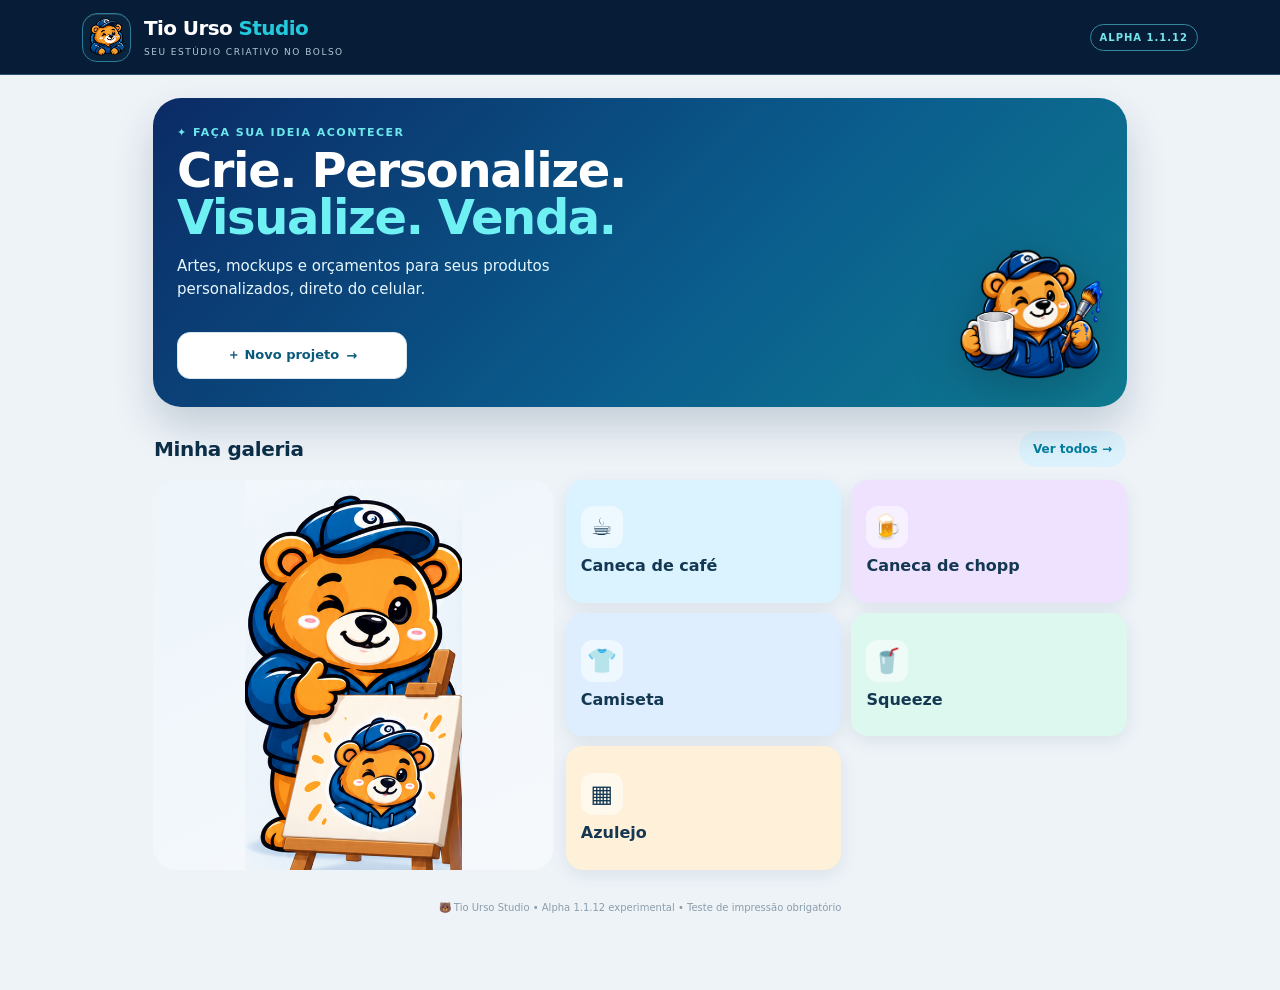
==== index.html @ d6891f31 "Add files via upload" ====
<!doctype html>
<html lang="pt-BR">
<head>
 <meta charset="utf-8">
 <meta name="viewport" content="width=device-width,initial-scale=1,viewport-fit=cover">
 <meta name="theme-color" content="#071d37">
 <meta name="description" content="Tio Urso Studio Alpha 1.1.12 — editor de estampas, mockups e orçamentos para personalizados.">
 <title>Tio Urso Studio · Alpha 1.1.12</title>
 <link rel="preconnect" href="https://fonts.googleapis.com">
 <link rel="preconnect" href="https://fonts.gstatic.com" crossorigin>
 <link href="https://fonts.googleapis.com/css2?family=Anton&family=Bebas+Neue&family=Oswald:wght@700&family=Montserrat:wght@700&family=Poppins:wght@700&family=Righteous&family=Bangers&family=Lobster&family=Pacifico&family=Dancing+Script:wght@700&family=Great+Vibes&family=Permanent+Marker&family=Cinzel:wght@700&family=Playfair+Display:wght@700&family=Fredoka:wght@700&family=Satisfy&family=Kalam:wght@700&family=Abril+Fatface&family=Russo+One&family=Caveat:wght@700&family=Indie+Flower&display=swap" rel="stylesheet">
 <link rel="stylesheet" href="style.css?v=11120">
 <script src="mock3d.js?v=11120" defer></script>
 <script src="tio-mp4.js?v=1180" defer></script>
 <script src="app.js?v=11120" defer></script>
</head>
<body>
 <header class="topbar">
   <div class="header-inner"><div class="brand-symbol" aria-hidden="true"><img src="mascote-header.png?v=1180" alt=""></div><div class="brand-name"><strong>Tio Urso <span>Studio</span></strong><small>SEU ESTÚDIO CRIATIVO NO BOLSO</small></div><span class="alpha-pill">ALPHA 1.1.12</span></div>
 </header>
 <div class="app-layout">
  <main class="shell">
   <section class="view active" id="view-home">
    <div class="home-hero-card">
      <div class="home-hero-copy">
        <span class="eyebrow">✦ FAÇA SUA IDEIA ACONTECER</span>
        <h1>Crie. Personalize.<br><em>Visualize. Venda.</em></h1>
        <p>Artes, mockups e orçamentos para seus produtos personalizados, direto do celular.</p>
        <button class="btn btn-white hero-launch" type="button" id="newProjectHome">＋ Novo projeto <span>→</span></button>
      </div>
      <img class="home-hero-mascot" src="mascote-home.png?v=1180" alt="Mascote Tio Urso Studio com caneca e pincel">
    </div>
    <div class="section-title gallery-section-heading"><h2>Minha galeria</h2><button class="text-button" id="galleryShowAll" type="button">Ver todos →</button></div>
    <div class="gallery-home-layout">
      <div class="gallery-mascot-display"><img src="urso-cavalete.png?v=1180" alt="Tio Urso com um cavalete mostrando uma arte" loading="lazy" decoding="async"></div>
      <div class="gallery-home-categories" aria-label="Tipos de arte na galeria">
        <button class="gallery-category caneca" type="button" data-gallery-category="caneca"><span class="gallery-category-icon" aria-hidden="true">☕</span><strong>Caneca de café</strong></button>
        <button class="gallery-category chopp" type="button" data-gallery-category="chopp"><span class="gallery-category-icon" aria-hidden="true">🍺</span><strong>Caneca de chopp</strong></button>
        <button class="gallery-category camiseta" type="button" data-gallery-category="camiseta"><span class="gallery-category-icon" aria-hidden="true">👕</span><strong>Camiseta</strong></button>
        <button class="gallery-category squeeze" type="button" data-gallery-category="squeeze"><span class="gallery-category-icon" aria-hidden="true">🥤</span><strong>Squeeze</strong></button>
        <button class="gallery-category azulejo" type="button" data-gallery-category="azulejo"><span class="gallery-category-icon" aria-hidden="true">▦</span><strong>Azulejo</strong></button>
      </div>
    </div>
   </section>

   <section class="view" id="view-gallery">
     <div class="page-heading gallery-page-heading"><div><span class="eyebrow dark">SEUS TRABALHOS</span><h1>Minha galeria</h1><p>Artes guardadas neste aparelho. Toque para continuar a edição.</p></div><button class="subtle-link" id="galleryBackHome" type="button">← Início</button></div>
     <div class="gallery-filter-bar" id="galleryFilterBar" role="group" aria-label="Filtrar sua galeria">
       <button type="button" data-gallery-filter="all">Todas</button>
       <button type="button" data-gallery-filter="caneca">Caneca de café</button>
       <button type="button" data-gallery-filter="chopp">Caneca de chopp</button>
       <button type="button" data-gallery-filter="camiseta">Camiseta</button>
       <button type="button" data-gallery-filter="squeeze">Squeeze</button>
       <button type="button" data-gallery-filter="azulejo">Azulejo</button>
     </div>
     <div class="gallery-saved-grid" id="gallerySavedGrid" aria-live="polite"></div>
     <div class="gallery-empty" id="galleryEmpty" hidden><span aria-hidden="true">🖼️</span><h2>Nenhuma arte salva ainda</h2><p>Abra o Editor e toque em <strong>Guardar na galeria</strong> para que suas artes apareçam aqui.</p><button class="btn primary" id="galleryGoEditor" type="button">Ir para o Editor →</button></div>
     <p class="gallery-storage-note">As artes ficam guardadas no navegador deste aparelho. Para ter uma cópia de segurança, continue usando <strong>Salvar projeto</strong> para baixar seu arquivo JSON.</p>
   </section>

   <section class="view" id="view-editor">
     <div class="workspace-nav" role="navigation" aria-label="Navegação do projeto"><button type="button" data-goto="home" class="workspace-link ">⌂ Início</button><button type="button" data-goto="mockup" class="workspace-link ">☕ Mockup</button><button type="button" data-goto="preco" class="workspace-link workspace-link-primary">＄ Orçamento</button></div>
     <div class="page-heading"><div><span class="eyebrow dark">ÁREA CRIATIVA</span><h1>Editor de artes</h1><p>Toque para selecionar. Arraste com um dedo; pinça com dois dedos para ampliar e girar.</p></div><button class="subtle-link" data-goto="export" type="button">Exportar ↗</button></div>
     <section class="card compact-card"><div class="field"><label for="product">Produto e medida</label><select id="product"><option value="caneca">Caneca tradicional · 21 × 9,7 cm</option><option value="chopp">Caneca de chopp · 20,5 × 14,5 cm</option><option value="squeeze">Squeeze 600 ml · 24 × 15 cm</option><option value="camiseta">Camiseta · frente/costas A4</option><option value="azulejo20">Azulejo · 20 × 20 cm</option><option value="azulejo15">Azulejo · 15 × 15 cm</option><option value="azulejo10">Azulejo · 10 × 10 cm</option></select></div><div class="measure"><strong id="dims">210 × 97 mm</strong><span>Arquivo final em 300 DPI</span></div></section>
     <section class="card compact-card shirt-config-card" id="shirtOptionsCard" hidden>
       <div class="card-head shirt-head"><div><h2>Camiseta · Meshy base</h2><p>Escolha a posição de impressão e as cores base do mockup.</p></div><span class="tag">A4</span></div>
       <div class="shirt-areas-panel">
         <strong>Áreas da camiseta</strong>
         <p>Ative e edite até cinco estampas independentes no mesmo projeto. Trocar de área não apaga as outras.</p>
         <div id="shirtAreasTabs" class="shirt-areas-tabs" role="group" aria-label="Escolher área da camiseta">
           <button type="button" data-shirt-area="frente" aria-pressed="true">Frente <small>A4</small></button>
           <button type="button" data-shirt-area="costas" aria-pressed="false">Costas <small>A4</small></button>
           <button type="button" data-shirt-area="peito" aria-pressed="false">Peito <small>12×12</small></button>
           <button type="button" data-shirt-area="manga_d" aria-pressed="false">Braço direito <small>9×9</small></button>
           <button type="button" data-shirt-area="manga_e" aria-pressed="false">Braço esquerdo <small>9×9</small></button>
         </div>
         <div class="shirt-areas-status" id="shirtAreasStatus" role="status" aria-live="polite">Nenhuma área com estampa ainda.</div>
       </div>
       <div class="control-grid shirt-grid">
         <div class="field shirt-zone-fallback"><label for="shirtZone">Área de edição</label><select id="shirtZone"><option value="frente">Frente · A4</option><option value="costas">Costas · A4</option><option value="peito">Peito · 12 × 12 cm</option><option value="manga_d">Braço direito · 9 × 9 cm</option><option value="manga_e">Braço esquerdo · 9 × 9 cm</option></select></div>
         <div class="field"><label id="label-shirtColor">Cor da camiseta</label><button class="studio-color-trigger" type="button" data-color-target="shirtColor" aria-labelledby="label-shirtColor"><span class="studio-color-sample" data-color-sample="shirtColor" aria-hidden="true"></span><span class="studio-color-code" data-color-code="shirtColor"></span><span class="studio-color-arrow" aria-hidden="true">›</span></button><input id="shirtColor" type="color" value="#ffffff" hidden></div>
         <div class="field"><label id="label-shirtTrimColor">Cor das mangas</label><button class="studio-color-trigger" type="button" data-color-target="shirtTrimColor" aria-labelledby="label-shirtTrimColor"><span class="studio-color-sample" data-color-sample="shirtTrimColor" aria-hidden="true"></span><span class="studio-color-code" data-color-code="shirtTrimColor"></span><span class="studio-color-arrow" aria-hidden="true">›</span></button><input id="shirtTrimColor" type="color" value="#d9dee4" hidden></div>
         <div class="field"><label id="label-shirtCollarColor">Cor da gola</label><button class="studio-color-trigger" type="button" data-color-target="shirtCollarColor" aria-labelledby="label-shirtCollarColor"><span class="studio-color-sample" data-color-sample="shirtCollarColor" aria-hidden="true"></span><span class="studio-color-code" data-color-code="shirtCollarColor"></span><span class="studio-color-arrow" aria-hidden="true">›</span></button><input id="shirtCollarColor" type="color" value="#d9dee4" hidden></div>
       </div>
       <div class="notice shirt-note"><strong>Área liberada:</strong> frente e costas em <strong>A4 (21 × 29,7 cm)</strong>; peito em <strong>12 × 12 cm</strong>; braço direito e esquerdo em <strong>9 × 9 cm</strong>.</div>
     </section>
     <section class="card design-card"><div class="card-head"><div><h2>Sua estampa</h2><p>O tamanho exibido é uma prévia proporcional.</p></div><span class="tag">ARTE</span></div>
       <div class="guide-toolbar"><label class="guide-toggle"><input id="smartGuidesToggle" type="checkbox" checked><span class="toggle-track" aria-hidden="true"></span><span>Alinhamento inteligente</span></label><span class="guide-legend"><i class="guide-dot center"></i> Centro <i class="guide-dot edge"></i> Borda</span></div>
       <div class="editor-history-bar" role="group" aria-label="Histórico de edição"><button class="history-button" id="undoBtn" type="button" disabled aria-label="Desfazer última alteração" title="Desfazer (Ctrl+Z)">↶ <span>Desfazer</span></button><button class="history-button" id="redoBtn" type="button" disabled aria-label="Refazer última alteração" title="Refazer (Ctrl+Y)">↷ <span>Refazer</span></button><small id="historyStatus" aria-live="polite">Tudo em ordem</small></div>
       <div class="quick-layer-tools" id="quickLayerTools" hidden aria-label="Ferramentas da camada selecionada">
         <div class="quick-layer-toolbar" role="group" aria-label="Ações rápidas da camada">
           <button type="button" id="quickDuplicate" title="Duplicar camada" aria-label="Duplicar camada"><span aria-hidden="true">▣</span><small>Duplicar</small></button>
           <button type="button" id="quickDelete" title="Excluir camada" aria-label="Excluir camada"><span aria-hidden="true">⌫</span><small>Excluir</small></button>
           <button type="button" id="quickLock" title="Bloquear ou desbloquear camada" aria-label="Bloquear camada" aria-pressed="false"><span id="quickLockIcon" aria-hidden="true">🔓</span><small id="quickLockLabel">Travar</small></button>
           <button type="button" id="quickOpacity" title="Ajustar transparência" aria-label="Ajustar transparência" aria-expanded="false" aria-controls="quickOpacityPanel"><span aria-hidden="true">◐</span><small>Transparência</small></button>
         </div>
         <div class="quick-opacity-panel" id="quickOpacityPanel" hidden>
           <label for="quickOpacityRange">Opacidade da camada <output id="quickOpacityValue">100%</output></label>
           <input type="range" id="quickOpacityRange" min="0" max="100" step="1" value="100">
           <button type="button" id="quickToggleVisibility">◉ Ocultar camada</button>
         </div>
       </div>
       <div class="canvas-surround"><div class="art-canvas-wrap" id="artCanvasWrap"><canvas id="artCanvas" width="1000" height="462" aria-label="Área de edição: arraste com um dedo, pinça com dois; ou use as bolinhas para ajustar tamanho e o controle inferior para girar."></canvas>
         <div class="selection-overlay" id="selectionOverlay" hidden aria-label="Controles de tamanho e rotação da arte">
           <div class="selection-outline" id="selectionOutline">
             <button type="button" class="edit-handle corner-tl" data-edit-handle="tl" aria-label="Redimensionar pelo canto superior esquerdo"></button>
             <button type="button" class="edit-handle corner-tr" data-edit-handle="tr" aria-label="Redimensionar pelo canto superior direito"></button>
             <button type="button" class="edit-handle corner-bl" data-edit-handle="bl" aria-label="Redimensionar pelo canto inferior esquerdo"></button>
             <button type="button" class="edit-handle corner-br" data-edit-handle="br" aria-label="Redimensionar pelo canto inferior direito"></button>
             <span class="rotation-stem" aria-hidden="true"></span>
             <button type="button" class="edit-handle rotate-handle" data-edit-handle="rotate" aria-label="Girar imagem manualmente">⟳</button>
           </div>
         </div>
       </div></div>
       <p class="canvas-gesture-hint">☝️ Arraste com <strong>1 dedo</strong> · 🤏 Amplie e gire com <strong>2 dedos</strong>, somente na área da arte.</p>
       <section class="layers-panel" aria-labelledby="layersTitle"><div class="layers-heading"><div><h3 id="layersTitle">▤ Camadas da arte</h3><p>Toque na camada para selecionar. A primeira fica por cima.</p></div><span class="layers-count" id="layerTotal">0 camadas</span></div>
         <div id="layersList" class="layers-list" aria-label="Lista de camadas, da frente para trás"></div>
         <div class="layers-actions"><button type="button" id="layerMoveUp" title="Mover para cima" disabled>↑ Subir</button><button type="button" id="layerMoveDown" title="Mover para baixo" disabled>↓ Descer</button><button type="button" id="layerRename" title="Renomear camada" disabled>✎ Nome</button></div>
         <p class="layers-help">Selecione uma camada aqui; duplicar, excluir, travar e transparência ficam acima da estampa.</p></section>
       <div class="action-row tool-row"><button id="addText" class="btn primary" type="button">＋ Texto</button><button id="addImage" class="btn" type="button">▧ Imagem</button><input id="imagePicker" type="file" accept="image/png,image/jpeg,image/webp" hidden></div>
       <div id="selectionControls" class="selection-controls" hidden><div class="selection-caption">✎ Estilo do texto selecionado</div><div id="textControls" class="field" hidden><label for="textValue">Texto</label><input id="textValue" type="text" placeholder="Escreva aqui" maxlength="120"></div>
         <div class="custom-tools"><div id="colorControl"><label class="tool-label">Cor do texto</label><button class="picker-btn" type="button" id="chooseTextColor"><span class="color-dot" id="textColorSample"></span><span>Escolher cor</span><span>›</span></button><input id="textColor" type="color" value="#123b62" hidden></div>
           <div class="font-field"><label class="tool-label">Fonte</label><button class="picker-btn" type="button" id="chooseFont"><span class="font-selected" id="fontSelectedName">Arial</span><span>Explorar fontes ›</span></button><select id="fontFamily" hidden><option>Arial</option><option>Georgia</option><option>Verdana</option><option>Impact</option><option>Trebuchet MS</option><option>Courier New</option><option>Times New Roman</option><option>Anton</option><option>Bebas Neue</option><option>Oswald</option><option>Montserrat</option><option>Poppins</option><option>Righteous</option><option>Bangers</option><option>Lobster</option><option>Pacifico</option><option>Dancing Script</option><option>Great Vibes</option><option>Permanent Marker</option><option>Cinzel</option><option>Playfair Display</option><option>Fredoka</option><option>Satisfy</option><option>Kalam</option><option>Abril Fatface</option><option>Russo One</option><option>Caveat</option><option>Indie Flower</option></select><div id="fontSample" hidden></div><button id="importFont" type="button" hidden>Importar fonte</button><input id="fontPicker" type="file" accept=".ttf,.otf,font/ttf,font/otf" hidden></div></div>
         <div class="text-effects" id="textEffects" hidden>
  <h3>Acabamento do texto</h3>
  <label class="effect-check"><input id="twoToneToggle" type="checkbox"> Duas cores / degradê</label>
  <div class="effect-grid"><div class="effect-color-field"><span>Segunda cor</span><button class="studio-color-trigger effect-color-trigger" type="button" data-color-target="textColor2" aria-label="Selecionar segunda cor"><span class="studio-color-sample" data-color-sample="textColor2" aria-hidden="true"></span><span class="studio-color-code" data-color-code="textColor2"></span><span class="studio-color-arrow" aria-hidden="true">›</span></button><input id="textColor2" type="color" value="#00d3e7" hidden></div>
  <div class="effect-color-field"><span>Cor do contorno</span><button class="studio-color-trigger effect-color-trigger" type="button" data-color-target="outlineColor" aria-label="Selecionar cor do contorno"><span class="studio-color-sample" data-color-sample="outlineColor" aria-hidden="true"></span><span class="studio-color-code" data-color-code="outlineColor"></span><span class="studio-color-arrow" aria-hidden="true">›</span></button><input id="outlineColor" type="color" value="#ffffff" hidden></div>
  <label>Espessura do contorno <output id="outlineSizeValue">0</output> <input id="outlineSize" type="range" min="0" max="20" step="1" value="0"></label>
  <label>Desfoque da sombra <output id="textShadowValue">0</output> <input id="textShadow" type="range" min="0" max="22" step="1" value="0"></label></div>
  <div class="effect-color-field"><span>Cor da sombra</span><button class="studio-color-trigger effect-color-trigger" type="button" data-color-target="shadowColor" aria-label="Selecionar cor da sombra"><span class="studio-color-sample" data-color-sample="shadowColor" aria-hidden="true"></span><span class="studio-color-code" data-color-code="shadowColor"></span><span class="studio-color-arrow" aria-hidden="true">›</span></button><input id="shadowColor" type="color" value="#293f4b" hidden></div>
</div>

       </div>

       <div class="bg-picker"><div><strong>Fundo da estampa</strong><small>Escolha uma cor de fundo</small></div><button id="chooseBgColor" type="button" class="bg-preview" aria-label="Selecionar cor do fundo"><span id="bgColorSample"></span>Alterar ›</button><input id="backgroundColor" type="color" value="#ffffff" hidden></div>
     </section>
     <section class="card"><div class="card-head"><div><h2>Meu projeto</h2><p>Guarde seu trabalho para continuar depois.</p></div></div><div class="action-row"><button class="btn primary" type="button" id="saveGalleryProject">▣ Guardar na galeria</button><button class="btn" type="button" id="saveProject">⇩ Salvar projeto</button><button class="btn" type="button" id="openProject">↥ Abrir projeto</button><button class="btn ghost" type="button" id="resetProject">↺ Novo</button><input id="projectPicker" type="file" accept="application/json,.json" hidden></div></section>
     <button class="btn primary full-cta" type="button" data-goto="export">Conferir e exportar arte <span>→</span></button>
   </section>

   <section class="view" id="view-mockup">
    <div class="workspace-nav" role="navigation" aria-label="Navegação do projeto"><button type="button" data-goto="home" class="workspace-link ">⌂ Início</button><button type="button" data-goto="editor" class="workspace-link ">✎ Editor</button><button type="button" data-goto="preco" class="workspace-link workspace-link-primary">＄ Orçamento</button></div><div class="page-heading"><div><span class="eyebrow dark">PRÉVIA DO PRODUTO</span><h1>Seu mockup</h1><p>Veja sua estampa aplicada ao produto.</p></div><span class="tag" id="mockTypeTag">3D MESHY BETA</span></div>
    <section class="card"><div class="mockup-stage portrait-preview" id="mockStage"><canvas id="mockSceneCanvas" width="1100" height="660" aria-hidden="true"></canvas><canvas id="mockCanvas" width="1100" height="660" aria-label="Prévia ilustrativa do produto personalizado"></canvas><canvas id="mock3dCanvas" width="1100" height="660" aria-label="Prévia tridimensional do produto" hidden></canvas></div>
    <div class="scene-control" id="sceneControl">
      <span class="scene-control-title">Cenário do mockup</span>
      <div class="scene-picker-wrap">
        <button type="button" id="sceneMenuTrigger" class="scene-menu-trigger" aria-haspopup="true" aria-expanded="false" aria-controls="sceneMenu"><span id="sceneTriggerLabel">Mesa de madeira</span><span class="scene-chevron" aria-hidden="true">⌄</span></button>
        <div id="sceneMenu" class="scene-menu" hidden>
          <button type="button" class="scene-option" data-scene-mode="madeira">Mesa de madeira</button>
          <button type="button" class="scene-option" data-scene-mode="clara">Mesa clara</button>
          <button type="button" class="scene-option" data-scene-mode="limpo">Fundo neutro</button>
          <label for="sceneImagePicker" class="scene-option scene-file-option">Escolher imagem <span aria-hidden="true">▧</span></label>
        </div>
        <input id="sceneImagePicker" class="scene-input-file" type="file" accept="image/*">
        <select id="mockSceneChoice" hidden aria-hidden="true" tabindex="-1"><option value="madeira">Mesa de madeira</option><option value="clara">Mesa clara</option><option value="limpo">Fundo neutro</option><option value="imagem">Escolher imagem</option></select>
      </div>
    </div>
    <div class="mug-finish-control" id="mugFinishControl" hidden>
      <div class="mug-finish-header"><div><strong>Acabamento da caneca de café</strong><small>Uma única cor para a alça e o interior</small></div><span id="mugFinishSample" aria-hidden="true"></span></div>
      <div class="mug-finish-options" id="mugFinishOptions" aria-label="Cores de alça e interior">
       <button type="button" class="finish-swatch active" data-finish="#ffffff" style="--swatch:#ffffff" aria-label="Branco" title="Branco"></button>
       <button type="button" class="finish-swatch" data-finish="#111111" style="--swatch:#111111" aria-label="Preto" title="Preto"></button>
       <button type="button" class="finish-swatch" data-finish="#dc2626" style="--swatch:#dc2626" aria-label="Vermelho" title="Vermelho"></button>
       <button type="button" class="finish-swatch" data-finish="#2059bd" style="--swatch:#2059bd" aria-label="Azul" title="Azul"></button>
       <button type="button" class="finish-swatch" data-finish="#16935e" style="--swatch:#16935e" aria-label="Verde" title="Verde"></button>
       <button type="button" class="finish-swatch" data-finish="#fbbf24" style="--swatch:#fbbf24" aria-label="Amarelo" title="Amarelo"></button>
       <button type="button" class="finish-swatch" data-finish="#ea68ae" style="--swatch:#ea68ae" aria-label="Rosa" title="Rosa"></button>
       <button class="finish-custom studio-finish-trigger" type="button" data-color-target="mugFinishColor" aria-label="Personalizar cor da alça e do interior">Personalizar <span class="studio-color-sample" data-color-sample="mugFinishColor" aria-hidden="true"></span><span aria-hidden="true">›</span></button><input id="mugFinishColor" type="color" value="#ffffff" hidden>
      </div>
    </div>
    <div class="mock-controls" id="mockControls"><div class="mock-control-header"><strong>Girar o produto inteiro</strong><output id="mockAngleLabel">Frente • 0°</output></div><div class="mock-buttons"><button type="button" data-mock-angle="-90">◂ Lado esquerdo</button><button type="button" data-mock-angle="0" class="active">Frente</button><button type="button" data-mock-angle="90">Lado direito ▸</button><button type="button" data-mock-angle="180">Trás ↶</button></div><label for="mockAngle" id="mockRotateLabel">Gire livremente com um dedo ou use os atalhos; as voltas não têm limite</label><input type="range" id="mockAngle" min="-180" max="180" step="1" value="0"><div class="mock-zoom-panel"><div class="mock-control-header"><strong>Ampliar visualização</strong><output id="mockZoomLabel">100%</output></div><div class="mock-buttons zoom-buttons"><button type="button" data-zoom-step="-10">－</button><button type="button" id="mockZoomReset">Centralizar</button><button type="button" data-zoom-step="10">＋</button></div><label for="mockZoom">Abra ou feche dois dedos no mockup para ampliar ou reduzir; os botões continuam disponíveis</label><input type="range" id="mockZoom" min="55" max="300" step="1" value="100"></div><p>Canecas, squeeze e camiseta: prévia tridimensional experimental. As áreas de estampa devem ser conferidas antes da produção.</p></div>
    <div class="notice">Caneca tradicional: modelo 3D convertido do seu arquivo Meshy. A posição da arte é experimental e deve ser conferida antes da produção. Caneca de chopp: vidro 3D Meshy experimental com leve transparência. Outros produtos usam prévia ilustrativa.</div><div class="action-row mockup-actions-grid"><button id="exportMockup" class="btn primary" type="button">⇩ Salvar Mockup PNG</button><button id="backToEditor" class="btn" type="button">✎ Editar arte</button><button id="exportMockupMp4" class="btn" type="button">⟳ Salvar Mockup MP4</button><button id="clearArtwork" class="btn danger" type="button">⌫ Excluir Arte</button></div><p class="mp4-export-hint" id="mp4ExportHint">Vídeo MP4 360° · cerca de 6 segundos · H.264 (depende do suporte do navegador).</p></section>
   </section>

   <section class="view" id="view-products">
    <div class="workspace-nav" role="navigation" aria-label="Navegação do projeto"><button type="button" data-goto="home" class="workspace-link ">⌂ Início</button><button type="button" data-goto="editor" class="workspace-link ">✎ Editor</button></div><div class="page-heading"><div><span class="eyebrow dark">BIBLIOTECA DE PRODUTOS</span><h1>Escolha um produto</h1><p>Toque em um modelo para abrir o editor.</p></div></div><div class="catalog-grid">
      <button class="catalog-card" data-product="caneca" type="button"><span class="catalog-art">☕</span><strong>Caneca tradicional</strong><small>21 × 9,7 cm</small></button>
      <button class="catalog-card" data-product="squeeze" type="button"><span class="catalog-art">⚗</span><strong>Squeeze 600 ml</strong><small>24 × 15 cm</small></button>
      <button class="catalog-card" data-product="camiseta" type="button"><span class="catalog-art">👕</span><strong>Camiseta</strong><small>Frente/costas A4 + peito/mangas</small></button>
      <button class="catalog-card" data-product="chopp" type="button"><span class="catalog-art">🍺</span><strong>Caneca de chopp</strong><small>20,5 × 14,5 cm</small></button>
      <button class="catalog-card" data-product="azulejo20" type="button"><span class="catalog-art">▦</span><strong>Azulejo 20 × 20</strong><small>20 × 20 cm</small></button>
      <button class="catalog-card" data-product="azulejo15" type="button"><span class="catalog-art">▦</span><strong>Azulejo 15 × 15</strong><small>15 × 15 cm</small></button>
      <button class="catalog-card" data-product="azulejo10" type="button"><span class="catalog-art">▦</span><strong>Azulejo 10 × 10</strong><small>10 × 10 cm</small></button>
    </div><div class="notice"><strong>Nesta versão:</strong> camiseta agora ganhou posições de impressão (frente, costas, peito e mangas) e os três tamanhos de azulejo continuam disponíveis no editor.</div></section>

   <section class="view" id="view-preco">
    <div class="workspace-nav" role="navigation" aria-label="Navegação do projeto"><button type="button" data-goto="home" class="workspace-link ">⌂ Início</button><button type="button" data-goto="editor" class="workspace-link ">✎ Editor</button><button type="button" data-goto="mockup" class="workspace-link ">☕ Mockup</button></div><div class="page-heading"><div><span class="eyebrow dark">PRECIFICAÇÃO</span><h1>Orçamento</h1><p>Defina os valores de cada produto separadamente.</p></div></div><section class="card"><div class="card-head"><div><h2 id="pricingProductName">Caneca tradicional</h2><p>Valores independentes e salvos neste aparelho. Personalize quando quiser.</p></div></div>
       <div class="control-grid"><div class="field"><label for="productCost">Custo do produto (R$)</label><input id="productCost" type="number" min="0" step="0.01" placeholder="Ex.: 12,00" inputmode="decimal"></div><div class="field"><label for="printingCost">Personalização (R$)</label><input id="printingCost" type="number" min="0" step="0.01" placeholder="Custo da personalização" inputmode="decimal"></div></div>
       <div class="control-grid"><div class="field"><label for="extraCost">Outros custos (R$)</label><input id="extraCost" type="number" min="0" step="0.01" placeholder="Custos adicionais" inputmode="decimal"></div><div class="field"><label for="margin">Lucro sobre o custo (%)</label><input id="margin" type="number" min="0" step="1" value="100" inputmode="decimal"></div></div>
       <div class="pricing-custom-price field"><label for="salePriceOverride">Preço de venda definido por você (R$)</label><input id="salePriceOverride" type="number" min="0" step="0.01" inputmode="decimal" placeholder="Opcional: informe seu preço final"><small>Se preencher este campo, ele prevalece sobre o cálculo por margem.</small></div><div class="pricing-result"><span id="pricingResultTitle">Preço de venda</span><strong id="salePrice">R$ —</strong><small id="priceExplanation">Preencha os valores para calcular.</small></div><div class="action-row"><button id="copyPrice" class="btn primary" type="button">▤ Copiar orçamento</button></div>
     </section></section>

   <section class="view" id="view-export">
    <div class="workspace-nav" role="navigation" aria-label="Navegação do projeto"><button type="button" data-goto="home" class="workspace-link ">⌂ Início</button><button type="button" data-goto="editor" class="workspace-link ">✎ Editor</button><button type="button" data-goto="preco" class="workspace-link workspace-link-primary">＄ Orçamento</button></div><div class="page-heading"><div><span class="eyebrow dark">PREPARAR IMPRESSÃO</span><h1>Exportar sua arte</h1><p>Confira a orientação antes de salvar.</p></div></div>
     <section class="card export-card"><div class="export-details"><div><small>Medida da estampa</small><strong id="exportSize">210 × 97 mm</strong></div><div><small>Resolução 300 DPI</small><strong id="exportPixels">2480 × 1146 px</strong></div></div>
       <div class="field"><label>Orientação do arquivo</label><div class="orientation-switch" role="group" aria-label="Orientação da exportação"><button type="button" class="orient-btn active" data-orient="normal">✓ Normal</button><button type="button" class="orient-btn" data-orient="mirrored">⇄ Espelhada</button></div><select id="exportOrientation" hidden><option value="normal">Normal</option><option value="mirrored">Espelhada</option></select></div>
       <div class="export-mode" id="orientationHelp"><strong id="orientationTitle">Exportação NORMAL</strong><span id="orientationDescription">Texto na posição correta para apresentação e compartilhamento.</span></div>
       <div class="export-preview"><div class="preview-bar"><span>PRÉVIA DO ARQUIVO FINAL</span><strong id="previewMode">NORMAL</strong></div><canvas id="exportPreview" width="620" height="286" aria-label="Prévia da estampa exatamente na orientação de exportação"></canvas><p>O que você vê aqui é a orientação que será salva em PNG ou PDF.</p></div>
       <div class="action-row"><button id="downloadPng" class="btn primary" type="button">⇩ Exportar PNG</button><button id="downloadPdf" class="btn" type="button">⇩ Exportar PDF</button></div><div class="notice"><strong>Para sublimação:</strong> espelhe apenas quando necessário e desative o espelhamento adicional no software de impressão. Esta Alpha não aplica perfil ICC e não garante as cores finais. Para imprimir no tamanho certo, desative “ajustar à página” no diálogo de impressão.</div>
     </section><button type="button" class="btn ghost full-cta" data-goto="editor">← Voltar ao editor</button>
   </section>
   <footer>🐻 Tio Urso Studio • Alpha 1.1.12 experimental • Teste de impressão obrigatório</footer>
  </main>
 </div>
 <div class="sheet-overlay" id="fontOverlay" hidden><section class="sheet" role="dialog" aria-modal="true" aria-label="Galeria de fontes"><div class="sheet-head"><div><small>PERSONALIZE SEU TEXTO</small><h2>Escolher fonte</h2></div><button class="close-sheet" data-close-sheet type="button" aria-label="Fechar fontes">✕</button></div><input id="fontSearch" class="search-input" type="search" placeholder="Buscar fonte pelo nome…"><div class="font-categories"><button type="button" class="font-category active" data-font-category="Todas">Todas</button><button type="button" class="font-category" data-font-category="Divertidas">Divertidas</button><button type="button" class="font-category" data-font-category="Elegantes">Elegantes</button><button type="button" class="font-category" data-font-category="Manuscritas">Manuscritas</button><button type="button" class="font-category" data-font-category="Fortes">Fortes</button></div><div id="fontGallery" class="font-gallery"></div><button type="button" class="btn full-cta" id="fontImportAction">＋ Importar fonte TTF/OTF</button><p class="sheet-note">Fontes online precisam de internet ao carregar. Para uso comercial, confira a licença das fontes importadas.</p></section></div>
 <div class="sheet-overlay" id="colorOverlay" hidden>
  <section class="sheet color-sheet" role="dialog" aria-modal="true" aria-labelledby="colorModalTitle">
    <div class="sheet-head"><div><small>ESTÚDIO DE CORES · ALPHA 1.1.12</small><h2 id="colorModalTitle">Escolher cor</h2><p class="color-subtitle" id="colorTargetLabel">Personalize qualquer tonalidade</p></div><button class="close-sheet" data-close-sheet type="button" aria-label="Fechar sem aplicar">✕</button></div>
    <div class="color-studio-main">
      <div class="color-sv" id="colorSvPlane" role="group" tabindex="0" aria-label="Área de cor: deslize para os lados para mudar a saturação e para cima ou baixo para ajustar a luminosidade" aria-describedby="colorSvHint"><span id="colorSvCursor" class="color-sv-cursor" aria-hidden="true"></span></div>
      <p class="color-sv-hint" id="colorSvHint">Arraste o dedo no quadrado para ajustar o tom claro, vivo ou escuro.</p>
      <div class="color-hue-row"><label for="colorHue">Tonalidade</label><input id="colorHue" type="range" min="0" max="360" step="1" value="0" aria-label="Tonalidade, de vermelho a violeta"><output id="colorHueValue" for="colorHue">0°</output></div>
    </div>
    <div class="color-precision">
      <div class="field"><label for="hexColor">Cor HEX</label><input id="hexColor" type="text" maxlength="7" placeholder="#0055FF" autocapitalize="characters" spellcheck="false" inputmode="text" autocomplete="off"></div>
      <div class="color-rgb-fields"><div><label for="colorR">R</label><input id="colorR" type="number" min="0" max="255" step="1" inputmode="numeric"></div><div><label for="colorG">G</label><input id="colorG" type="number" min="0" max="255" step="1" inputmode="numeric"></div><div><label for="colorB">B</label><input id="colorB" type="number" min="0" max="255" step="1" inputmode="numeric"></div></div>
    </div>
    <div class="color-preview-bar"><span id="selectedColorChip" aria-hidden="true"></span><div><small>Cor selecionada</small><strong id="selectedColorLabel">#0797AD</strong></div><div class="color-preview-old"><small>Anterior</small><span id="originalColorChip" aria-hidden="true"></span></div></div>
    <details class="color-palettes" open><summary>Cores prontas <span>48 tons</span></summary><div class="swatch-grid" id="colorSwatches"></div></details>
    <div class="swatch-title">Usadas recentemente</div><div class="swatch-grid recent" id="recentSwatches"></div>
    <div class="color-studio-actions"><button class="btn ghost" id="cancelColor" type="button">Cancelar</button><button class="btn primary" id="applyColor" type="button">✓ Aplicar cor</button></div>
  </section>
</div>
 <div class="new-project-overlay" id="newProjectOverlay" hidden>
   <section class="new-project-dialog" role="alertdialog" aria-modal="true" aria-labelledby="newProjectTitle" aria-describedby="newProjectDescription" tabindex="-1">
     <img class="new-project-icon" src="aviso-urso.webp?v=1180" alt="" width="800" height="800" decoding="async">
     <h2 id="newProjectTitle">Você tem um projeto em andamento!</h2>
     <p id="newProjectDescription">Deseja realmente iniciar um novo projeto? <strong>O projeto atual será apagado.</strong> Salve sua arte antes de continuar, se quiser recuperá-la depois.</p>
     <div class="new-project-actions">
       <button class="new-project-cancel" type="button" id="newProjectCancel">Cancelar</button>
       <button class="new-project-confirm" type="button" id="newProjectConfirm">Confirmar</button>
     </div>
   </section>
 </div>

 <div class="project-choice-overlay" id="projectChoiceOverlay" hidden>
   <section class="project-choice-dialog" role="dialog" aria-modal="true" aria-labelledby="projectChoiceTitle" aria-describedby="projectChoiceDescription" tabindex="-1">
     <div class="project-choice-media">
       <img class="project-choice-art" src="o_que_vamos_criar_hoje.png?v=1180" alt="Arte do mascote com a frase O QUE VAMOS CRIAR HOJE?" width="1200" height="1200" decoding="async">
     </div>
     <div class="project-choice-content">
       <small class="project-choice-overline" id="projectChoiceOverline">NOVO PROJETO</small>
       <h2 id="projectChoiceTitle">O que vamos criar hoje?</h2>
       <p id="projectChoiceDescription">Escolha o produto para abrir um projeto novo no Tio Urso Studio.</p>
       <button class="project-choice-back" type="button" id="projectChoiceBack" hidden>← Voltar</button>
       <div class="project-choice-grid" id="projectChoiceGrid"></div>
       <div class="project-choice-actions">
         <button class="project-choice-cancel" type="button" id="projectChoiceCancel">Cancelar</button>
       </div>
     </div>
   </section>
 </div>
 <div id="toast" class="toast" role="status" aria-live="polite"></div>
</body>
</html>
---- style.css ----
:root{color-scheme:light;--navy:#071d37;--deep:#092943;--blue:#0963b5;--cyan:#02a7bd;--ink:#173449;--muted:#697c8f;--bg:#eef3f8;--line:#dce6ef;--shadow:0 10px 26px rgba(13,55,91,.07)}
*{box-sizing:border-box}html{font-family:Inter,system-ui,-apple-system,Roboto,'Segoe UI',sans-serif;background:var(--bg);color:var(--ink);-webkit-tap-highlight-color:transparent}body{margin:0}button,input,select{font:inherit}button{cursor:pointer}button:active{transform:scale(.99)}button:focus-visible,select:focus-visible,input:focus-visible{outline:3px solid #5de0eb;outline-offset:2px}[hidden]{display:none!important}
.topbar{background:var(--navy);color:#fff;border-bottom:1px solid #235273}.header-inner{max-width:1160px;margin:auto;min-height:74px;padding:12px 22px;display:flex;align-items:center;gap:13px}.brand-symbol{width:49px;height:49px;background:linear-gradient(135deg,#16466a,#067b99);border-radius:15px;font-size:30px;display:grid;place-items:center;box-shadow:inset 0 1px #ffffff22}.brand-name{flex:1;min-width:0}.brand-name strong{font-size:20px;letter-spacing:-.6px;display:block;line-height:1.2}.brand-name strong span{color:#25c9dc}.brand-name small{font-size:9px;letter-spacing:1.5px;color:#b3c7d8}.alpha-pill{border:1px solid #37879e;color:#76e5eb;font-weight:700;letter-spacing:1px;font-size:10px;padding:7px 9px;border-radius:25px;white-space:nowrap}.app-layout{max-width:1160px;margin:0 auto;display:grid;grid-template-columns:205px minmax(0,1fr);gap:22px;padding:22px}.tabs{position:sticky;top:18px;height:max-content;display:flex;flex-direction:column;gap:7px;background:white;padding:14px;border-radius:21px;box-shadow:var(--shadow);border:1px solid var(--line)}.tab{display:flex;align-items:center;gap:12px;padding:14px 12px;border:0;background:transparent;border-radius:13px;color:#647d90;font-weight:750;text-align:left}.tab .tab-icon{font-size:24px;line-height:1;width:30px;text-align:center}.tab.selected{background:#e5f7fc;color:#06728f}.shell{min-width:0;padding-bottom:24px}.view{display:none}.view.active{display:block}.eyebrow{display:block;color:#6ce7ec;font-size:11px;font-weight:850;letter-spacing:1.5px}.eyebrow.dark{color:#0784a0}.welcome{position:relative;overflow:hidden;background:linear-gradient(110deg,#0b2c58 4%,#075c73 100%);padding:36px 34px;color:white;border-radius:26px;min-height:244px;box-shadow:0 14px 35px #0a446023}.welcome h1{font-size:clamp(26px,3.8vw,43px);line-height:1.14;margin:13px 0;font-weight:900;letter-spacing:-1.5px;position:relative;z-index:1}.welcome h1 em{font-style:normal;color:#71f1ef}.welcome p{font-size:14px;line-height:1.6;color:#d5eef4;max-width:400px;position:relative;z-index:1}.welcome-deco{position:absolute;right:40px;top:44px;font-size:112px;opacity:.23;filter:drop-shadow(0 16px 16px #0019);transform:rotate(-10deg)}.btn-white{margin-top:12px;background:#fff!important;color:#0b5a7b!important;min-width:186px;justify-content:space-between;position:relative;z-index:1}.section-title{display:flex;align-items:center;justify-content:space-between;margin:27px 1px 13px;gap:12px}.section-title h2{font-size:20px;letter-spacing:-.35px;margin:0;color:#0c2f48}.section-title small{color:#8393a2;font-size:12px}.text-button,.subtle-link{border:0;background:transparent;color:#007e9f;font-weight:800;white-space:nowrap;font-size:12px}.feature-grid{display:grid;grid-template-columns:repeat(2,minmax(0,1fr));gap:12px}.feature{border:0;text-align:left;position:relative;color:white;display:flex;flex-direction:column;gap:5px;border-radius:19px;padding:19px;min-height:145px;box-shadow:0 8px 20px #1f47781b;overflow:hidden}.feature.blue{background:linear-gradient(135deg,#1477f3,#2b9cec)}.feature.purple{background:linear-gradient(135deg,#6755e8,#9948d8)}.feature.orange{background:linear-gradient(135deg,#f28117,#f4a02b)}.feature.green{background:linear-gradient(135deg,#0bb08d,#24bfb5)}.feature-icon{border-radius:12px;width:44px;height:44px;background:#ffffff35;display:grid;place-items:center;font-size:27px;margin-bottom:6px}.feature strong{font-size:17px}.feature small{font-size:12px;color:#fffdf9}.feature-arrow{position:absolute;right:15px;top:16px;font-size:23px;opacity:.7}.product-grid{display:grid;grid-template-columns:repeat(4,minmax(0,1fr));gap:12px}.product-tile{min-width:0;border:1px solid #e1e9f0;border-radius:17px;background:#fff;box-shadow:var(--shadow);text-align:left;display:flex;flex-direction:column;gap:5px;padding:12px}.product-icon{height:95px;background:linear-gradient(135deg,#edf5fa,#e3ebf1);border-radius:12px;display:grid;place-items:center;font-size:52px;color:#426981}.product-tile strong{font-size:14px;padding:0 3px}.product-tile small{font-size:11px;color:#7e90a0;padding:0 3px}.product-tile:active{background:#ecfbfc}.large-products{grid-template-columns:repeat(2,minmax(0,1fr));margin-bottom:16px}.large-products .product-icon{height:145px}.tip{display:flex;gap:13px;background:#e0f4f6;border:1px solid #cce8eb;border-radius:16px;padding:18px;margin-top:22px}.tip-icon{font-size:26px;color:#008db3}.tip strong{font-size:15px}.tip p{font-size:12px;color:#597d87;line-height:1.5;margin:4px 0}.page-heading{display:flex;justify-content:space-between;gap:10px;align-items:center;margin:4px 2px 17px}.page-heading h1{font-size:clamp(25px,3vw,31px);letter-spacing:-.7px;margin:5px 0 3px}.page-heading p{font-size:13px;color:var(--muted);margin:0;line-height:1.45}.card{background:#fff;border:1px solid #e1e9f0;border-radius:19px;margin:12px 0;padding:23px;box-shadow:var(--shadow)}.compact-card{padding:16px 22px}.card-head{display:flex;justify-content:space-between;align-items:start;gap:12px;margin-bottom:17px}.card h2{margin:0 0 4px;color:#0b3550;font-size:18px}.card p{margin:0;color:var(--muted);font-size:12px;line-height:1.5}.field{display:flex;flex-direction:column;gap:8px;min-width:0;margin:9px 0}.field label,.tool-label{font-size:12px;font-weight:800;color:#516b80}.field select,.field input:not([type=color]):not([type=range]),.search-input{padding:13px 14px;border:1px solid #d9e5eb;border-radius:13px;background:#f9fbfd;color:#183c51;width:100%;min-height:48px;font-size:14px}.field input[type=range]{width:100%;accent-color:#049eaf}.measure{display:flex;justify-content:space-between;gap:8px;margin-top:11px;font-size:12px;flex-wrap:wrap}.measure strong{color:#067995}.measure span{color:#8ba0ae}.tag{border-radius:99px;background:#e5f7fa;color:#007891;font-size:10px;font-weight:850;letter-spacing:1px;padding:8px 11px}.canvas-surround{padding:13px;border-radius:16px;background:#eaf1f5;display:flex;justify-content:center;align-items:center;min-height:150px;overflow:hidden}.canvas-surround canvas{display:block;max-width:100%;height:auto;background:#fff;touch-action:none;box-shadow:0 7px 18px #18384820;cursor:grab}.canvas-surround canvas:active{cursor:grabbing}.action-row{display:flex;gap:9px;flex-wrap:wrap;margin-top:15px}.btn{border:1px solid #d9e5ed;background:#f6fafc;color:#26556e;border-radius:13px;padding:13px 17px;min-height:47px;display:inline-flex;gap:7px;justify-content:center;align-items:center;font-size:13px;font-weight:800;flex:1 1 auto}.btn.primary{color:white;border-color:transparent;background:linear-gradient(105deg,#03759f,#0bb8be)}.btn.danger{background:#fff5f7;border-color:#ffe1e5;color:#b04760}.btn.ghost{background:#f8fbfd}.tool-row .btn{flex:1 1 0}.selection-controls{background:#f2f8fa;border:1px solid #dcecf0;border-radius:15px;padding:15px;margin-top:18px}.selection-caption{color:#096f82;font-weight:850;font-size:12px;margin-bottom:9px}.control-grid,.custom-tools{display:grid;grid-template-columns:repeat(2,minmax(0,1fr));gap:12px}.custom-tools{margin:11px 0}.custom-tools>div{min-width:0}.tool-label{display:block;margin-bottom:8px}.picker-btn{width:100%;padding:11px 12px;border:1px solid #d3e3e9;border-radius:12px;background:#fff;display:flex;align-items:center;justify-content:space-between;gap:8px;min-height:49px;color:#325569;font-size:12px;font-weight:750}.picker-btn>span:nth-child(2){text-overflow:ellipsis;overflow:hidden;white-space:nowrap}.color-dot{display:inline-block;width:28px;height:28px;border-radius:8px;background:#123b62;border:1px solid #d1dce2;flex:none}.font-selected{font-size:19px;flex:1;text-align:left;overflow:hidden;text-overflow:ellipsis;white-space:nowrap}.bg-picker{border-top:1px solid #e9f0f5;display:flex;align-items:center;justify-content:space-between;gap:9px;margin-top:17px;padding-top:16px}.bg-picker strong{font-size:13px;display:block}.bg-picker small{font-size:11px;color:#8195a5}.bg-preview{border:1px solid #dbe5ed;background:#f8fbfd;display:flex;gap:9px;align-items:center;border-radius:12px;color:#456778;font-weight:700;font-size:12px;padding:8px 11px}.bg-preview span{height:28px;width:28px;background:white;border:1px solid #d6e2e7;border-radius:6px}.full-cta{width:100%;margin-top:13px;flex:none}.mockup-stage{border-radius:17px;overflow:hidden;background:#eef4f7}.mockup-stage canvas{display:block;max-width:100%;height:auto}.notice{padding:13px 15px;border-left:4px solid #00a5bb;border-radius:11px;background:#edf9fb;color:#526f80;font-size:12px;line-height:1.65;margin:15px 0}.pricing-result{padding:21px;background:linear-gradient(120deg,#0e3b62,#018f9e);border-radius:17px;color:white;margin-top:20px;display:flex;flex-direction:column;gap:5px}.pricing-result span{font-size:13px;color:#def8fa}.pricing-result strong{font-size:34px;letter-spacing:-1px}.pricing-result small{font-size:12px;color:#d6f4f7}.export-details{display:grid;grid-template-columns:1fr 1fr;gap:10px;margin-bottom:16px}.export-details>div{padding:13px;border:1px dashed #bbdce6;border-radius:12px;background:#f7fbfd}.export-details small{font-size:11px;color:#7891a2;display:block;margin-bottom:6px}.export-details strong{font-size:15px;color:#0c6c86}.orientation-switch{display:grid;grid-template-columns:1fr 1fr;background:#eaf2f6;padding:5px;border-radius:14px;gap:5px}.orient-btn{border:0;background:transparent;border-radius:10px;padding:12px 6px;color:#617a8a;font-size:14px;font-weight:850}.orient-btn.active{background:#fff;box-shadow:0 2px 10px #0f35521c;color:#066d91}.export-mode{display:flex;flex-direction:column;gap:5px;padding:13px;background:#eaf8f8;border-radius:13px;margin:15px 0;border:1px solid #cde8ea}.export-mode strong{color:#007b89;font-size:13px}.export-mode span{color:#557b85;font-size:12px;line-height:1.5}.export-mode.mirrored{background:#fff4e1;border-color:#f0d5a8}.export-mode.mirrored strong{color:#a46605}.export-preview{padding:13px;background:#f1f5f8;border:1px solid #dde8ee;border-radius:15px;text-align:center}.preview-bar{display:flex;justify-content:space-between;align-items:center;gap:8px;margin-bottom:14px;text-align:left}.preview-bar span{font-size:10px;letter-spacing:1px;color:#70889b;font-weight:850}.preview-bar strong{border-radius:7px;padding:6px 10px;font-size:10px;background:#d9fbef;color:#107857}.preview-bar strong.mirrored{background:#fff0d8;color:#a36800}.export-preview canvas{max-width:100%;height:auto;display:block;margin:auto;background:#fff;border:3px solid white;box-shadow:0 4px 14px #0b41631b}.export-preview p{font-size:11px;color:#7a8e9f;margin:12px 0 0}footer{color:#8b9daa;text-align:center;font-size:10px;padding:24px 12px}
.sheet-overlay{position:fixed;inset:0;background:#001b2eaa;z-index:100;display:flex;align-items:flex-end;justify-content:center}.sheet{background:#fff;border-radius:25px 25px 0 0;width:min(100%,590px);max-height:91dvh;overflow:auto;padding:20px 19px calc(24px + env(safe-area-inset-bottom));box-shadow:0 -20px 60px #0002}.sheet-head{display:flex;align-items:start;justify-content:space-between;gap:16px;margin-bottom:16px}.sheet-head small{font-weight:850;font-size:10px;letter-spacing:1.4px;color:#0b96af}.sheet-head h2{font-size:24px;margin:4px 0}.close-sheet{background:#f0f5f7;border:0;border-radius:11px;width:42px;height:42px;font-size:19px}.font-categories{display:flex;gap:7px;overflow:auto;padding:12px 0;scrollbar-width:none}.font-category{border:1px solid #dde9ef;border-radius:22px;background:#f8fbfd;padding:8px 13px;color:#627b8c;font-weight:750;font-size:12px;white-space:nowrap}.font-category.active{background:#0b7696;color:white;border-color:#0b7696}.font-gallery{display:grid;grid-template-columns:repeat(2,minmax(0,1fr));gap:10px;margin:6px 0 13px}.font-option{display:flex;flex-direction:column;justify-content:space-between;gap:8px;border:1px solid #dce8ef;border-radius:14px;padding:14px 10px;min-height:85px;background:white;text-align:left;overflow:hidden}.font-option.active{border:2px solid #039eac;background:#edfbfc}.font-option .font-title{font-size:22px;color:#183c52;white-space:nowrap;overflow:hidden;text-overflow:ellipsis}.font-option .font-caption{font-size:10px;color:#8395a2}.sheet-note{font-size:11px;color:#8798a6;line-height:1.55}.swatch-title{font-size:13px;color:#536f82;font-weight:850;margin:17px 0 11px}.swatch-grid{display:grid;grid-template-columns:repeat(8,minmax(0,1fr));gap:9px}.swatch{width:100%;aspect-ratio:1;min-width:0;border:2px solid white;outline:1px solid #dce5e9;border-radius:10px;box-shadow:0 1px 4px #00000012}.swatch.active{outline:3px solid #10a2bf;outline-offset:2px}.swatch-grid.recent{grid-template-columns:repeat(8,minmax(0,1fr));min-height:24px}.custom-color{display:flex;align-items:end;gap:12px;margin-top:12px}.custom-color .field{flex:1}.color-native{display:flex;flex-direction:column;gap:7px;font-size:12px;font-weight:800;color:#516b80}.color-native input{height:48px;width:70px;border:1px solid #dae8ed;border-radius:12px;background:#fff;padding:4px}.color-preview-bar{display:flex;gap:13px;align-items:center;padding:14px;background:#f2f7fa;border-radius:13px;margin-top:17px}.color-preview-bar span{width:35px;height:35px;border-radius:9px;background:#099eae;border:1px solid #ccd8df}.color-preview-bar strong{font-size:15px}.toast{position:fixed;z-index:200;bottom:25px;left:50%;transform:translateX(-50%) translateY(30px);padding:12px 18px;background:#092b43;color:white;font-size:13px;text-align:center;border-radius:12px;min-width:210px;max-width:92vw;box-shadow:0 8px 22px #0002;opacity:0;pointer-events:none;transition:opacity .18s,transform .18s}.toast.show{opacity:1;transform:translateX(-50%) translateY(0)}
@media(max-width:800px){.app-layout{display:block;padding:0 0 85px}.tabs{position:fixed;z-index:40;bottom:0;left:0;right:0;top:auto;display:grid;grid-template-columns:repeat(5,minmax(0,1fr));gap:0;border-radius:17px 17px 0 0;border:0;border-top:1px solid #dfebf2;box-shadow:0 -5px 20px #0f3f5915;padding:7px 7px calc(7px + env(safe-area-inset-bottom))}.tab{display:flex;flex-direction:column;gap:2px;border-radius:11px;align-items:center;justify-content:center;padding:5px 2px;font-size:10px}.tab .tab-icon{font-size:25px;width:auto;line-height:1}.shell{max-width:750px;margin:auto;padding:17px 16px 0}}
@media(max-width:520px){.header-inner{padding:12px 15px;min-height:67px}.brand-symbol{width:42px;height:42px;font-size:25px}.brand-name strong{font-size:18px}.brand-name small{font-size:8px;letter-spacing:.75px}.alpha-pill{font-size:8px;padding:6px}.shell{padding:14px 12px 0}.welcome{padding:25px 20px;min-height:245px;border-radius:20px}.welcome h1{font-size:27px;letter-spacing:-1.15px}.welcome p{max-width:260px;font-size:12px}.welcome-deco{right:7px;top:60px;font-size:80px}.feature{min-height:143px;padding:15px;border-radius:16px}.feature strong{font-size:14px}.feature small{font-size:11px}.feature-icon{width:42px;height:42px}.section-title{margin-top:23px}.product-grid{grid-template-columns:repeat(2,minmax(0,1fr))}.card{padding:17px;border-radius:17px}.compact-card{padding:15px}.control-grid,.custom-tools{gap:9px}.canvas-surround{padding:9px}.action-row.tool-row .btn{min-width:0;padding:12px 7px;font-size:12px}.action-row .btn{flex:1 1 auto}.picker-btn{padding:9px 7px}.font-selected{font-size:16px}.orientation-switch .orient-btn{font-size:12px}.export-details strong{font-size:12px}.sheet{padding:18px 15px calc(24px + env(safe-area-inset-bottom))}.font-option .font-title{font-size:19px}}
@media(max-width:365px){.brand-name strong{font-size:15px}.alpha-pill{font-size:7px}.welcome-deco{opacity:.12}.font-gallery{grid-template-columns:1fr 1fr}.swatch-grid{grid-template-columns:repeat(7,minmax(0,1fr))}}

/* Alpha 0.4 — ajuste ilustrativo de perspectiva dos mockups */
.mock-controls{margin:14px 0 4px;background:#f2f9fc;padding:15px;border:1px solid #d9eaf2;border-radius:16px;display:grid;gap:11px}
.mock-control-header{display:flex;align-items:center;justify-content:space-between;gap:10px}
.mock-control-header strong{font-size:13px;color:#13425b}
.mock-control-header output{font-size:12px;color:#047d96;font-weight:850;white-space:nowrap}
.mock-buttons{display:grid;grid-template-columns:1fr 1fr 1fr;gap:6px}
.mock-buttons button{font-size:11px;border-radius:11px;border:1px solid #c6dce8;background:#fff;color:#305d75;min-height:42px;padding:8px 5px;font-weight:750}
.mock-buttons button.active{color:white;background:#0d789c;border-color:#0d789c}
.mock-controls label{font-size:12px;color:#567488;font-weight:700}
.mock-controls input[type=range]{width:100%;accent-color:#009cac;min-height:25px}
.mock-controls p{font-size:11px;color:#7a8e9d;line-height:1.45;margin:0}

/* Alpha 0.4.1 - alinhamento inteligente, interface para uso com toque. */
.guide-toolbar{display:flex;align-items:center;justify-content:space-between;gap:10px;flex-wrap:wrap;margin:-5px 0 12px;}
.guide-toggle{display:inline-flex;gap:9px;align-items:center;cursor:pointer;font-size:12px;font-weight:800;color:#23546b;user-select:none;min-height:36px;}
.guide-toggle input{position:absolute;opacity:0;width:1px;height:1px;}
.toggle-track{position:relative;background:#afbfca;border-radius:30px;width:38px;height:22px;flex:none;transition:.18s;background-color:#a5b4be;}
.toggle-track::before{content:'';position:absolute;width:16px;height:16px;left:3px;top:3px;background:#fff;border-radius:50%;box-shadow:0 1px 3px #062b3c33;transition:.18s;}
.guide-toggle input:checked + .toggle-track{background:#00a4b7;}
.guide-toggle input:checked + .toggle-track::before{transform:translateX(16px);}
.guide-toggle input:focus-visible + .toggle-track{outline:3px solid #225f8b;outline-offset:3px;}
.guide-legend{display:flex;gap:6px;align-items:center;color:#688193;font-size:11px;font-weight:700;}
.guide-dot{height:9px;width:9px;display:inline-block;border-radius:50%;}
.guide-dot.center{background:#02a6d6;}.guide-dot.edge{background:#e34254;margin-left:6px;}
.guide-tip{font-size:11px!important;line-height:1.55!important;color:#6b8797!important;margin:11px 0 0!important;}
.guide-tip strong{color:#0a819b;}.guide-tip strong:nth-of-type(2){color:#c93f4e;}
@media(max-width:520px){.guide-legend{font-size:10px}.guide-toggle{font-size:11px}}

/* Alpha 0.5: identidade do mascote e melhor composição visual da home */
.brand-symbol {overflow:hidden;padding:0;background:#08233b;border:1px solid #2e7a99}
.brand-symbol img{width:100%;height:100%;object-fit:contain;display:block;padding:2px}
.welcome {min-height:285px;padding-right:30%;background:radial-gradient(circle at 85% 30%,#0c7990 0%,#0b4f70 38%,#082342 94%)}
.welcome-mascot{position:absolute;width:26%;max-width:190px;max-height:230px;object-fit:cover;object-position:top;right:4%;top:20px;border-radius:24px;mix-blend-mode:normal;box-shadow:0 8px 30px #061a3044}
.welcome p{max-width:410px}
.welcome h1{font-size:clamp(28px,4.2vw,45px)}
.mockup-stage{position:relative;isolation:isolate;min-height:220px;background:linear-gradient(180deg,#eef5f9 0%,#ebf2f6 64%,#dac7b0 64%,#caa884 78%,#a87952 100%)}
.mockup-stage canvas{width:100%;max-width:100%;height:auto;aspect-ratio:1100/660}
.mockup-stage canvas#mock3dCanvas{touch-action:none;cursor:grab}
.mockup-stage canvas#mock3dCanvas:active{cursor:grabbing}
.mock-control-header output{font-variant-numeric:tabular-nums}
@media(max-width:520px){.welcome{min-height:275px;padding:25px 18px 27px}.welcome-mascot{width:26%;right:9px;top:30px;border-radius:17px;opacity:.94}.welcome h1{font-size:28px;max-width:285px}.welcome p{max-width:250px}.welcome .eyebrow{font-size:9px;max-width:250px}.welcome .btn-white{margin-top:20px}.product-tile small{font-size:11px}}

/* Alpha 0.5.1 — home visual mais próximo do conceito aprovado e catálogo revisado */
.home-hero-card{position:relative;overflow:hidden;display:grid;grid-template-columns:minmax(0,1fr) 145px;gap:14px;align-items:center;padding:28px 24px;border-radius:28px;background:linear-gradient(135deg,#0b2b66 0%,#0a5d8d 58%,#0f7b90 100%);color:#fff;box-shadow:0 20px 40px rgba(5,33,64,.18)}
.home-hero-copy h1{font-size:clamp(30px,5vw,48px);line-height:.98;letter-spacing:-1.4px;margin:8px 0 14px}
.home-hero-copy h1 em{font-style:normal;color:#6ff1f3}
.home-hero-copy p{max-width:430px;color:#e7f7ff;font-size:15px;line-height:1.55;margin:0 0 18px}
.hero-launch{min-width:230px}
.home-hero-mascot{width:100%;max-width:170px;justify-self:end;align-self:end;filter:drop-shadow(0 10px 24px rgba(2,18,37,.28));border-radius:22px}
.studio-grid{display:grid;grid-template-columns:repeat(2,minmax(0,1fr));gap:16px}
.studio-card{position:relative;text-align:left;border:0;color:#fff;min-height:164px;border-radius:24px;padding:22px 20px;display:flex;flex-direction:column;gap:8px;box-shadow:0 14px 30px rgba(14,54,79,.15)}
.studio-card strong{font-size:28px;line-height:1.05;letter-spacing:-.8px}
.studio-card small{font-size:15px;color:rgba(255,255,255,.92)}
.studio-icon{width:56px;height:56px;border-radius:18px;display:grid;place-items:center;font-size:31px;background:rgba(255,255,255,.16);box-shadow:inset 0 1px 0 rgba(255,255,255,.22)}
.studio-card .feature-arrow{position:absolute;right:18px;top:18px;font-size:24px;color:rgba(255,255,255,.85)}
.accent-blue{background:linear-gradient(135deg,#2482ff,#31a6ff)}
.accent-purple{background:linear-gradient(135deg,#7c4df8,#b14df4)}
.accent-orange{background:linear-gradient(135deg,#f28c16,#ffb117)}
.accent-green{background:linear-gradient(135deg,#1aae9a,#38d6bf)}
.visual-products{grid-template-columns:repeat(2,minmax(0,1fr));gap:14px}
.visual-tile{min-height:146px;border-radius:22px;background:#fff;border:1px solid #dde8ef;box-shadow:0 8px 24px rgba(16,54,74,.08);padding:18px 16px;align-items:flex-start}
.visual-tile .product-emoji{display:grid;place-items:center;width:54px;height:54px;border-radius:18px;background:#eff6fb;font-size:30px;color:#1a5d7f;margin-bottom:16px}
.visual-tile strong{font-size:20px;color:#153a53;line-height:1.05}
.visual-tile small{font-size:13px;color:#6c8392;margin-top:6px}
.catalog-grid{display:grid;grid-template-columns:repeat(2,minmax(0,1fr));gap:16px}
.catalog-card{border:1px solid #dde7ee;background:#fff;border-radius:24px;padding:18px;min-height:208px;display:flex;flex-direction:column;align-items:flex-start;justify-content:flex-end;position:relative;box-shadow:0 10px 28px rgba(10,54,77,.08)}
.catalog-card .catalog-art{display:grid;place-items:center;width:100%;flex:1;border-radius:18px;background:#eff5f9;font-size:60px;color:#55788e;margin-bottom:14px}
.catalog-card strong{font-size:16px;color:#102f46;line-height:1.15}
.catalog-card small{margin-top:7px;font-size:13px;color:#6d8594}
@media(max-width:520px){
 .home-hero-card{grid-template-columns:1fr 100px;padding:22px 18px;border-radius:24px}
 .home-hero-copy h1{font-size:26px}
 .home-hero-copy p{font-size:13px;max-width:260px}
 .hero-launch{min-width:0;width:auto}
 .home-hero-mascot{max-width:120px;border-radius:18px}
 .studio-grid,.catalog-grid{grid-template-columns:repeat(2,minmax(0,1fr));gap:14px}
 .studio-card{min-height:128px;padding:16px 14px;border-radius:20px}
 .studio-card strong{font-size:14px;letter-spacing:0}
 .studio-card small{font-size:11px}
 .studio-icon{width:44px;height:44px;font-size:24px;border-radius:14px}
 .visual-tile{min-height:134px;border-radius:18px;padding:15px 14px}
 .visual-tile strong{font-size:17px}
 .catalog-card{min-height:190px;padding:14px;border-radius:20px}
 .catalog-card .catalog-art{font-size:50px}
}

/* Alpha 0.5.5 — cenário atrás do WebGL; corpo e alça continuam renderizados em 3D. */
.mockup-stage{position:relative;aspect-ratio:1100/660;overflow:hidden;background:#e8f1f5}
.mockup-stage canvas{position:absolute;inset:0;width:100%!important;height:100%!important;object-fit:fill;}
#mockSceneCanvas{z-index:0;pointer-events:none}
#mockCanvas,#mock3dCanvas{z-index:1}
.mockup-stage canvas[hidden]{display:none!important}

.scene-control{margin:14px 0 5px;display:flex;align-items:center;justify-content:space-between;gap:15px;background:#f4f9fb;border:1px solid #d9e8f0;border-radius:15px;padding:13px 14px}
.scene-control label{font-size:13px;font-weight:800;color:#25506b}
.scene-control select{font-size:13px;min-height:40px;border:1px solid #d5e4ec;border-radius:10px;background:white;color:#31536a;padding:7px;width:100%}
.scene-picker-wrap{display:flex;align-items:center;gap:9px;justify-content:flex-end;min-width:0;flex:1;max-width:66%}
.scene-picker-wrap select{width:100%}
.text-effects{background:#eef7fb;border:1px solid #d6eaf3;padding:13px 12px;margin:10px 0;border-radius:13px}
.text-effects h3{font-size:15px;color:#154663;margin:0 0 11px}
.text-effects label{display:flex;flex-direction:column;gap:7px;font-size:12px;font-weight:750;color:#416278}
.text-effects label.effect-check{flex-direction:row;align-items:center;margin-bottom:12px}
.text-effects input[type=color]{min-width:57px;width:65px;height:39px;background:white;border:1px solid #dae5eb;border-radius:9px;padding:3px}
.text-effects input[type=range]{width:100%;accent-color:#00a0b5}
.effect-grid{display:grid;grid-template-columns:1fr 1fr;gap:13px}
.text-effects>label:last-child{margin-top:12px}

.mock-buttons{grid-template-columns:repeat(4,minmax(0,1fr))}
@media(max-width:520px){.mock-buttons{grid-template-columns:repeat(2,minmax(0,1fr))}}

/* Alpha 0.5.7: acabamento conjunto de alça e interior da caneca tradicional */
.mug-finish-control{margin:14px 0 5px;background:#f4f9fb;border:1px solid #d9e8f0;border-radius:15px;padding:15px;display:flex;flex-direction:column;gap:12px}
.mug-finish-control[hidden]{display:none!important}
.mug-finish-header{display:flex;justify-content:space-between;align-items:center;gap:12px}
.mug-finish-header strong{font-size:13px;color:#204960;display:block}
.mug-finish-header small{font-size:11px;color:#708b9b;display:block;margin-top:4px}
#mugFinishSample{display:block;background:#fff;width:34px;height:34px;flex:none;border:2px solid #c6d4dc;border-radius:50%}
.mug-finish-options{display:flex;flex-wrap:wrap;align-items:center;gap:8px}
.finish-swatch{width:36px;height:36px;border-radius:50%;border:2px solid #d0dce3;background:var(--swatch);cursor:pointer;box-shadow:inset 0 0 0 2px #fff}
.finish-swatch.active{outline:3px solid #009cad;outline-offset:2px}
.finish-custom{margin-left:auto;display:flex;align-items:center;gap:8px;font-size:11px;font-weight:800;color:#476577}
.finish-custom input{width:37px;height:37px;padding:2px;border:1px solid #d0dce3;border-radius:9px;background:white}

@media(max-width:700px){.scene-control{align-items:flex-start;flex-direction:column}.scene-picker-wrap{max-width:100%;width:100%;flex-wrap:wrap}.scene-picker-wrap select{flex:1 1 100%}}

/* Alpha 0.6.6: menu próprio compatível com a galeria do Android */
.scene-control{position:relative;z-index:6;overflow:visible;align-items:center}
.scene-control-title{font-size:13px;font-weight:800;color:#25506b;flex-shrink:0}
.scene-picker-wrap{position:relative;max-width:64%;width:100%;display:block;flex:1;min-width:0}
.scene-menu-trigger{display:flex;align-items:center;justify-content:space-between;gap:10px;width:100%;padding:12px 14px;background:#fff;color:#31536a;border:1px solid #d5e4ec;border-radius:11px;text-align:left;font-size:14px;min-height:47px;cursor:pointer}
.scene-menu-trigger:focus-visible{outline:3px solid #27a6bd;outline-offset:2px}
.scene-chevron{font-size:19px;line-height:1}
.scene-menu{position:absolute;right:0;top:calc(100% + 6px);background:white;border:1px solid #cfe0e9;box-shadow:0 12px 32px rgba(8,35,55,.16);border-radius:14px;min-width:100%;width:max-content;max-width:min(86vw,330px);z-index:999;overflow:hidden}
.scene-menu[hidden]{display:none!important}
.scene-option{box-sizing:border-box;display:flex;align-items:center;justify-content:space-between;width:100%;padding:16px 15px;border:0;border-bottom:1px solid #e6eef3;background:white;color:#2e526b;text-align:left;font-size:15px;line-height:1.25;cursor:pointer;font-weight:600}
.scene-option:last-child{border-bottom:none}
.scene-option:active,.scene-option:hover{background:#eaf8fb}
.scene-option.active:after{content:'✓';color:#029bb4;font-weight:800;margin-left:18px}
.scene-file-option{color:#027f99}
.scene-input-file{position:absolute;left:-10000px;width:1px;height:1px;opacity:0;pointer-events:none}
@media(max-width:700px){.scene-control{flex-direction:row;align-items:center;gap:12px}.scene-control-title{max-width:43%}.scene-picker-wrap{max-width:57%;width:auto}.scene-menu{max-width:85vw}}


/* Alpha 0.9.0 — camiseta parte 1 */
.shirt-config-card .card-head{margin-bottom:8px}
.shirt-grid{align-items:end}
.shirt-grid .field input[type=color]{width:100%;min-height:48px;border:1px solid #d9e5eb;border-radius:13px;background:#f9fbfd;padding:6px 8px}
.shirt-note{margin-top:12px}


/* Alpha 0.9.4 — mockup em retrato + zoom */
.mockup-stage.portrait-preview{position:relative;max-width:430px;margin:0 auto;border-radius:26px;overflow:hidden;aspect-ratio:4/5.55;min-height:520px;background:#edf4f0;--mock-scale:1;box-shadow:inset 0 0 0 1px rgba(255,255,255,.55)}
.mockup-stage.portrait-preview canvas{position:absolute;inset:0;width:100%!important;height:100%!important;object-fit:cover;transform:scale(var(--mock-scale));transform-origin:center center;transition:transform .18s ease;will-change:transform}
.mockup-stage.portrait-preview canvas[hidden]{display:none!important}
.mock-zoom-panel{display:grid;gap:10px;padding-top:4px;border-top:1px solid #dbe9ef}
.zoom-buttons button{min-width:0}
#mockZoomReset{font-weight:800}
@media (max-width: 640px){
  .mockup-stage.portrait-preview{max-width:none;aspect-ratio:4/5.35;min-height:460px}
}


/* Alpha 0.9.8 — seletor de cores consistente Android/PC; não modifica o modelo 3D */
.studio-color-trigger{display:flex;align-items:center;gap:10px;width:100%;min-height:53px;padding:9px 12px;border:1px solid #cddfe7;background:#f9fcfd;border-radius:13px;color:#274d63;text-align:left;font-weight:750}
.studio-color-trigger:focus-visible{outline:3px solid #43b8d1;outline-offset:2px}
.studio-color-sample{display:block;flex:0 0 32px;width:32px;height:32px;border:2px solid rgba(34,57,73,.14);border-radius:9px;background:#d9dee4;box-shadow:0 0 0 1px #ffffff, 0 2px 4px #00000016}
.studio-color-code{font-size:14px;font-weight:800;letter-spacing:.5px;font-variant-numeric:tabular-nums}
.studio-color-arrow{margin-left:auto;font-size:21px;line-height:1;color:#1597ad}
.effect-color-field{display:flex;flex-direction:column;gap:7px;font-size:12px;color:#456579;font-weight:700}
.effect-color-trigger{min-height:45px;padding:6px 9px}
.effect-color-trigger .studio-color-sample{flex-basis:28px;width:28px;height:28px}
.effect-color-trigger .studio-color-code{font-size:11px}
.studio-finish-trigger{background:#f8fbfd;border:1px solid #d6e4eb;border-radius:11px;padding:5px 9px;min-height:43px}
.studio-finish-trigger .studio-color-sample{width:30px;height:30px;flex-basis:30px}
.color-sheet{max-height:min(94dvh,990px);overflow-y:auto;overscroll-behavior:contain;padding-bottom:calc(20px + env(safe-area-inset-bottom));scrollbar-gutter:stable}
.color-sheet .sheet-head{margin-bottom:14px}
.color-sheet .sheet-head h2{font-size:23px}
.color-subtitle{margin:4px 0 0;color:#537489;font-size:13px;font-weight:700}
.color-studio-main{margin:0 0 15px}
.color-sv{position:relative;width:100%;height:clamp(160px,24dvh,228px);border-radius:15px;touch-action:none;cursor:crosshair;background:linear-gradient(to top,#000 0%,transparent 100%),linear-gradient(to right,#fff 0%,var(--chosen-hue,#ff0000) 100%);border:1px solid #cfdfe8;box-shadow:inset 0 0 0 1px #fff8;outline-offset:3px}
.color-sv-cursor{position:absolute;left:100%;top:0;width:20px;height:20px;border:3px solid #fff;border-radius:50%;box-shadow:0 0 0 1px #1c3b57,0 2px 7px #112a47aa;transform:translate(-50%,-50%);pointer-events:none}
.color-sv-hint{font-size:11px;color:#688395;line-height:1.4;margin:7px 1px 12px}
.color-hue-row{display:grid;grid-template-columns:75px 1fr 37px;align-items:center;gap:8px}
.color-hue-row label{font-size:12px;font-weight:800;color:#3d6379}
.color-hue-row output{font-size:12px;color:#38617a;text-align:right;font-variant-numeric:tabular-nums}
#colorHue{appearance:none;-webkit-appearance:none;width:100%;height:21px;border-radius:99px;cursor:pointer;outline-offset:5px;border:1px solid #ccdce3;background:linear-gradient(to right,#f00 0%,#ff0 16.66%,#0f0 33.33%,#0ff 50%,#00f 66.66%,#f0f 83.33%,#f00 100%)}
#colorHue::-webkit-slider-thumb{-webkit-appearance:none;appearance:none;width:25px;height:25px;border-radius:50%;border:3px solid white;box-shadow:0 0 0 2px #23516c,0 2px 6px #0004;background:#ffffff}
#colorHue::-moz-range-thumb{width:19px;height:19px;border-radius:50%;border:3px solid white;box-shadow:0 0 0 2px #23516c;background:#ffffff}
.color-precision{display:grid;grid-template-columns:1fr 1.4fr;gap:12px;align-items:end;border-top:1px solid #e8f0f4;padding-top:14px}
.color-precision .field label,.color-rgb-fields label{display:block;margin-bottom:6px;color:#47677e;font-size:11px;font-weight:800}
.color-precision .field input,.color-rgb-fields input{height:45px;min-height:45px;font-size:15px;border-radius:10px;padding:9px 10px;text-align:center;box-shadow:inset 0 1px 2px #0000000a}
.color-precision .field input{text-align:left;font-weight:800;text-transform:uppercase;letter-spacing:.25px}
.color-rgb-fields{display:grid;grid-template-columns:repeat(3,minmax(0,1fr));gap:7px}
.color-rgb-fields input{width:100%;min-width:0;padding:8px 3px;font-variant-numeric:tabular-nums}
.color-preview-bar{margin:13px 0 9px;padding:10px 12px;gap:11px}
.color-preview-bar>span{width:44px;height:44px;flex:0 0 44px;border:2px solid #ffffff;box-shadow:0 0 0 1px #bfd2dc}
.color-preview-bar>div:nth-child(2){display:flex;flex-direction:column;gap:3px;flex:1}
.color-preview-bar small{font-size:10px;color:#688396}
.color-preview-bar strong{font-size:15px;color:#213e54;font-variant-numeric:tabular-nums}
.color-preview-old{display:flex;align-items:center;flex-direction:column;gap:5px}
#originalColorChip{width:28px;height:28px;border:1px solid #b8cbd6;border-radius:7px;background:white;display:block}
.color-palettes{border-top:1px solid #e6eff3;padding-top:10px;margin-top:10px}
.color-palettes summary{font-size:13px;font-weight:850;color:#3c6177;cursor:pointer;display:flex;justify-content:space-between;gap:12px;align-items:center;list-style:none;min-height:28px}
.color-palettes summary::-webkit-details-marker{display:none}
.color-palettes summary:before{content:'▸';color:#008fa5;margin-right:4px}.color-palettes[open] summary:before{content:'▾'}
.color-palettes summary span{margin-left:auto;color:#7f97a5;font-size:11px}
.color-palettes .swatch-grid{margin-top:12px}
.color-sheet .swatch-grid{grid-template-columns:repeat(10,minmax(0,1fr));gap:9px}
.color-sheet .swatch-grid.recent{grid-template-columns:repeat(10,minmax(0,1fr));min-height:28px}
.color-sheet .swatch{border-radius:8px;min-height:24px}
.color-sheet .swatch-title{font-size:12px;margin:12px 0 9px}
.color-studio-actions{position:sticky;bottom:-1px;display:grid;grid-template-columns:1fr 1.5fr;gap:10px;background:linear-gradient(180deg,#fffffff2,#fff 25%);padding:13px 0 1px;margin-top:5px;z-index:2}
.color-studio-actions .btn{margin:0;min-height:48px}
@media(max-width:520px){.color-sheet{padding:16px 15px calc(12px + env(safe-area-inset-bottom))}.color-sheet .sheet-head h2{font-size:21px}.color-sheet .swatch-grid{grid-template-columns:repeat(8,minmax(0,1fr));gap:8px}.color-sheet .swatch-grid.recent{grid-template-columns:repeat(8,minmax(0,1fr))}.color-sv{height:clamp(150px,23dvh,205px)}.color-precision{grid-template-columns:1fr 1.3fr;gap:8px}.color-rgb-fields{gap:5px}.color-precision .field input,.color-rgb-fields input{font-size:13px}}

/* Alpha 0.9.9 — gestos com dedos em todas as prévias, inclusive 2D. */
.mockup-stage.portrait-preview{touch-action:none;overscroll-behavior:contain;user-select:none;-webkit-user-select:none}
.mockup-stage.portrait-preview canvas{touch-action:none;-webkit-user-drag:none}
.mockup-stage.portrait-preview.is-gesturing canvas{transition:none!important}

/* Alpha 1.0.0 — histórico de edição e gerenciador de camadas, mobile first */
.editor-history-bar{display:flex;align-items:center;gap:9px;flex-wrap:wrap;padding:10px;margin:0 0 13px;background:#edf7fa;border:1px solid #cfe5eb;border-radius:15px}
.history-button{display:flex;gap:8px;align-items:center;justify-content:center;padding:10px 12px;min-height:45px;background:white;color:#12677c;border:1px solid #afcfdb;border-radius:11px;font-size:14px;font-weight:800}
.history-button:not(:disabled):active{background:#d8f5f9}
.history-button:disabled{color:#97afbc;background:#f4f7f9;opacity:.72;cursor:not-allowed}
.editor-history-bar small{margin-left:auto;color:#5e8190;font-weight:650;font-size:10px;min-width:94px;text-align:right}
.layers-panel{margin-top:18px;padding:16px 14px 12px;background:#f6fbfd;border:1px solid #cde4ec;border-radius:18px}
.layers-heading{display:flex;gap:10px;justify-content:space-between;align-items:flex-start;margin-bottom:13px}
.layers-heading h3{margin:0 0 4px;color:#153f55;font-size:16px}
.layers-heading p{margin:0;color:#6b889a;font-size:11px;line-height:1.45}
.layers-count{flex:none;padding:7px 9px;background:#e3f2f8;border-radius:20px;color:#16748d;font-size:10px;font-weight:850;white-space:nowrap}
.layers-list{display:flex;flex-direction:column;gap:7px;max-height:320px;overflow:auto;overscroll-behavior:contain;min-height:48px}
.layer-row{display:flex;align-items:center;gap:6px;border-radius:13px;padding:5px;background:white;border:1px solid #dce8ef;transition:border-color .15s}
.layer-row.is-selected{border:2px solid #079cb4;background:#eaf9fc;padding:4px}
.layer-row.is-hidden .layer-select{opacity:.5}
.layer-row.is-locked .layer-select small{color:#936f29}
.layer-select{min-width:0;display:flex;align-items:center;gap:10px;flex:1;background:none;border:0;text-align:left;color:#244a5f;min-height:51px;padding:3px 4px}
.layer-thumb{display:grid;place-items:center;flex:0 0 42px;width:42px;height:42px;background:#edf3f7;color:#237f9a;border:1px solid #d2e4eb;border-radius:10px;font-weight:900;font-size:23px;overflow:hidden}
.layer-thumb img{width:100%;height:100%;object-fit:contain}
.layer-description{display:flex;flex-direction:column;gap:3px;min-width:0}
.layer-description strong{overflow:hidden;text-overflow:ellipsis;white-space:nowrap;max-width:100%;font-weight:800;font-size:13px}
.layer-description small{font-size:10px;color:#738da0;font-weight:700}
.layer-icon{border:1px solid #d6e5eb;background:#f7fbfd;border-radius:10px;flex:0 0 42px;min-height:43px;color:#1a7890;font-size:17px}
.layer-icon[aria-pressed="false"]{color:#869dab;background:#edf1f4}
.layers-actions{display:grid;grid-template-columns:repeat(5,minmax(0,1fr));gap:6px;margin-top:11px}
.layers-actions button{border:1px solid #cbdfeb;background:white;border-radius:10px;min-height:44px;padding:7px 2px;color:#305c73;font-size:11px;font-weight:800}
.layers-actions button:disabled{opacity:.4;cursor:not-allowed}
.layers-actions #layerDelete:not(:disabled){color:#b04954}
.layers-help{font-size:10px;color:#718a9b;margin:10px 2px 0;line-height:1.6}
.layers-empty{text-align:center;font-size:12px;color:#7e95a5;padding:12px;margin:0}
.selection-controls.layer-locked{border:1px dashed #e3bf85;padding:10px;border-radius:12px;opacity:.68}
@media(max-width:520px){.editor-history-bar{gap:6px}.history-button{flex:1;padding:8px 5px}.editor-history-bar small{flex:0 0 100%;text-align:center;margin:0}.layers-panel{padding:13px 9px}.layers-actions button{font-size:10px}.layers-count{font-size:9px}.layers-heading h3{font-size:15px}}

/* Alpha 1.0.1 — painel de camadas imediatamente abaixo da estampa. */
.design-card .canvas-surround { margin-bottom: 0; }
.canvas-gesture-hint { margin: 9px 2px 0 !important; color:#527b8d !important; font-size:11px !important; line-height:1.5 !important; }
.canvas-gesture-hint strong { color:#0a819b; }
.design-card .layers-panel { margin-top:11px; }
.design-card .tool-row { margin-top:13px; }
.design-card .selection-controls { margin-top:12px; }
@media (max-width:520px){.design-card .layers-panel{padding:11px 9px}.canvas-gesture-hint{font-size:10px!important}}

/* Alpha 1.0.4 — aviso personalizado + retorno seguro ao editor. */
.new-project-overlay,.project-choice-overlay{position:fixed;inset:0;z-index:170;background:rgba(3,22,37,.72);display:flex;align-items:center;justify-content:center;padding:18px 16px calc(20px + env(safe-area-inset-bottom))}
.new-project-dialog-open,.project-choice-open{overflow:hidden}
.new-project-dialog{width:min(100%,440px);background:#fff;border-radius:24px;padding:27px 23px 23px;text-align:center;box-shadow:0 16px 60px #001b2e55;color:#17384b;outline:0}
.new-project-icon{display:block;width:min(168px,48vw);height:auto;aspect-ratio:1;object-fit:contain;margin:0 auto 8px;max-width:100%;background:transparent;pointer-events:none}
.new-project-dialog h2{font-size:clamp(20px,4.7vw,25px);line-height:1.23;margin:8px 0 12px;font-weight:850;letter-spacing:-.45px}
.new-project-dialog p{font-size:15px;line-height:1.6;color:#4b6476;margin:0 0 21px}
.new-project-dialog p strong{color:#b92a48}
.new-project-actions{display:grid;grid-template-columns:1fr 1fr;gap:11px}
.new-project-actions button{border-radius:14px;min-height:50px;font-weight:800;padding:12px 9px;font-size:15px}
.new-project-cancel{background:#f1f6f8;color:#285269;border:1px solid #d1e1e8}
.new-project-confirm{background:linear-gradient(110deg,#0789ad,#10b9bd);color:white;border:1px solid #098dab}
@media(max-width:380px){.new-project-dialog{padding:22px 17px 18px}.new-project-dialog p{font-size:14px}}

/* O aviso deve caber também em celulares menores, sem esconder as ações. */
.new-project-dialog{max-height:min(90dvh,670px);overflow-y:auto;overscroll-behavior:contain}
@media(max-height:620px){.new-project-icon{width:108px}.new-project-dialog{padding-top:14px;padding-bottom:14px}.new-project-dialog p{margin-bottom:12px}}

.project-choice-dialog{width:min(100%,930px);background:#fff;border-radius:28px;padding:18px;display:grid;grid-template-columns:minmax(260px,1.05fr) minmax(300px,.95fr);gap:20px;align-items:stretch;box-shadow:0 16px 60px rgba(0,27,46,.33);color:#17384b;outline:0;max-height:min(92dvh,760px);overflow:auto;overscroll-behavior:contain}
.project-choice-media{display:flex;align-items:center;justify-content:center;background:linear-gradient(135deg,#f7fbfd,#eaf5fb);border-radius:22px;padding:14px;min-height:280px}
.project-choice-art{display:block;width:100%;height:auto;max-width:420px;object-fit:contain}
.project-choice-content{display:flex;flex-direction:column;gap:12px;padding:4px 2px}
.project-choice-overline{font-size:12px;font-weight:800;letter-spacing:.18em;color:#0789ad}
.project-choice-content h2{margin:0;font-size:clamp(24px,4vw,34px);line-height:1.02;letter-spacing:-.8px;color:#123047}
.project-choice-content p{margin:0;color:#597082;font-size:15px;line-height:1.55}
.project-choice-back{align-self:flex-start;border:1px solid #cfe0e8;background:#f6fbfd;color:#21516a;border-radius:999px;padding:9px 14px;font-weight:800}
.project-choice-grid{display:grid;grid-template-columns:repeat(2,minmax(0,1fr));gap:14px}
.project-choice-card{position:relative;border:0;border-radius:24px;min-height:148px;padding:18px 18px 16px;color:#fff;text-align:left;display:flex;flex-direction:column;justify-content:flex-end;gap:7px;box-shadow:0 14px 30px rgba(15,54,79,.18);overflow:hidden}
.project-choice-card .choice-icon{width:72px;height:72px;border-radius:22px;background:rgba(255,255,255,.16);display:grid;place-items:center;font-size:34px;margin-bottom:18px;box-shadow:inset 0 0 0 1px rgba(255,255,255,.12)}
.project-choice-card strong{font-size:19px;line-height:1.05;letter-spacing:-.4px}
.project-choice-card small{font-size:13px;color:rgba(255,255,255,.92);line-height:1.35;max-width:180px}
.project-choice-card .choice-arrow{position:absolute;right:16px;top:16px;font-size:22px;color:rgba(255,255,255,.85)}
.project-choice-card.is-blue{background:linear-gradient(135deg,#2f7ee8,#43a0f0)}
.project-choice-card.is-purple{background:linear-gradient(135deg,#7c47eb,#b34bf4)}
.project-choice-card.is-orange{background:linear-gradient(135deg,#ff9e11,#ffb41b)}
.project-choice-card.is-green{background:linear-gradient(135deg,#18b7a8,#44d3bb)}
.project-choice-card.is-teal{background:linear-gradient(135deg,#0f7ea2,#16b5c5)}
.project-choice-card.is-amber{background:linear-gradient(135deg,#f59b0a,#f8c448)}
.project-choice-card.is-red{background:linear-gradient(135deg,#de355f,#ef6464)}
.project-choice-card.is-slate{background:linear-gradient(135deg,#4a6983,#6f89a0)}
.project-choice-actions{display:flex;justify-content:flex-end;padding-top:4px}
.project-choice-cancel{border-radius:14px;min-height:50px;padding:12px 22px;font-size:15px;font-weight:800;background:#f1f6f8;color:#285269;border:1px solid #d1e1e8}
@media(max-width:780px){.project-choice-dialog{grid-template-columns:1fr;padding:16px;gap:16px}.project-choice-media{min-height:0}.project-choice-art{max-width:360px}.project-choice-content h2{font-size:28px}}
@media(max-width:560px){.project-choice-grid{grid-template-columns:1fr 1fr}.project-choice-card{min-height:126px;padding:16px 15px 14px;border-radius:20px}.project-choice-card .choice-icon{width:58px;height:58px;font-size:28px;border-radius:18px;margin-bottom:12px}.project-choice-card strong{font-size:16px}.project-choice-card small{font-size:11px}}
@media(max-width:330px){.project-choice-grid{grid-template-columns:1fr}.project-choice-dialog{padding:14px}.project-choice-content h2{font-size:24px}}

/* Alpha 1.0.6 — Galeria do Tio Urso */
.gallery-section-heading{margin-top:24px}
.gallery-section-heading .text-button{background:#dcf2fc;padding:11px 14px;border-radius:999px}
.gallery-home-layout{display:grid;grid-template-columns:minmax(120px,1fr) minmax(0,1.4fr);gap:12px;align-items:stretch;margin:13px 0 8px}
.gallery-mascot-display{display:flex;align-items:end;justify-content:center;overflow:hidden;border-radius:23px;background:linear-gradient(155deg,#edf5fb,#f6f9fc)}
.gallery-mascot-display img{display:block;width:100%;height:100%;max-height:390px;object-fit:contain;object-position:bottom}
.gallery-home-categories{display:grid;grid-template-columns:repeat(2,minmax(0,1fr));gap:10px;align-content:stretch}
.gallery-category{display:flex;flex-direction:column;justify-content:center;align-items:flex-start;gap:9px;border:0;border-radius:17px;padding:14px 15px;min-height:102px;color:#143852;text-align:left;box-shadow:0 5px 17px #12496318;cursor:pointer}
.gallery-category-icon{display:grid;place-items:center;font-size:24px;border-radius:12px;background:#ffffff88;width:42px;height:42px}
.gallery-category strong{font-size:clamp(12px,1.5vw,16px);font-weight:800;line-height:1.18}
.gallery-category.caneca{background:#dbf2ff}.gallery-category.chopp{background:#eee2ff}.gallery-category.camiseta{background:#deeeff}.gallery-category.squeeze{background:#dcf8ef}.gallery-category.azulejo{background:#fff0d9}
.gallery-category:active{transform:translateY(1px)}
.gallery-filter-bar{display:flex;flex-wrap:wrap;gap:8px;margin:12px 0 19px}
.gallery-filter-bar button{border:1px solid #d8e8ef;border-radius:999px;background:white;color:#29576e;font-size:13px;font-weight:800;min-height:41px;padding:10px 14px}
.gallery-filter-bar button.active{background:#0a89aa;color:white;border-color:#0a89aa}
.gallery-saved-grid{display:grid;grid-template-columns:repeat(3,minmax(0,1fr));gap:14px}
.gallery-saved-card{min-width:0;border:1px solid #e3ebf1;background:#fff;border-radius:17px;box-shadow:0 8px 22px #163a5614;padding:10px}
.gallery-card-preview{display:flex;justify-content:center;align-items:center;overflow:hidden;border-radius:12px;background:#edf4f7;border:0;width:100%;height:185px;padding:9px;cursor:pointer}
.gallery-card-preview img{display:block;max-width:100%;max-height:100%;object-fit:contain}
.gallery-card-footer{padding:10px 4px 3px;display:flex;flex-direction:column;gap:11px}
.gallery-card-footer strong{font-size:15px;color:#0d334b}
.gallery-card-actions{display:grid;grid-template-columns:1fr 1fr;gap:7px}
.gallery-card-actions button{border-radius:9px;border:1px solid #cfe2eb;background:#f4fafc;color:#17627b;font-weight:800;font-size:12px;padding:9px 3px;min-height:38px}
.gallery-card-actions button.delete{background:#fff4f6;color:#a63553;border-color:#f6dae1}
.gallery-empty{border:1px dashed #bcdce7;background:#f4fafd;border-radius:19px;padding:25px 18px;text-align:center;color:#244b60}
.gallery-empty>span{font-size:40px;display:block;margin:0 auto 8px}
.gallery-empty h2{font-size:20px;margin:0 0 10px}
.gallery-empty p{font-size:13px;line-height:1.6;max-width:400px;margin:0 auto 18px}
.gallery-storage-note{font-size:12px;color:#627d8c;line-height:1.6;margin-top:16px}
@media(max-width:700px){.gallery-saved-grid{grid-template-columns:repeat(2,minmax(0,1fr))}.gallery-card-preview{height:150px}}
@media(max-width:520px){.gallery-home-layout{grid-template-columns:minmax(95px,.9fr) minmax(0,1.65fr);gap:7px}.gallery-mascot-display{border-radius:15px}.gallery-home-categories{gap:6px}.gallery-category{padding:10px 9px;border-radius:13px;min-height:82px;gap:4px}.gallery-category-icon{font-size:18px;width:32px;height:32px;border-radius:9px}.gallery-category strong{font-size:11px}.gallery-category.azulejo{grid-column:1/-1;min-height:72px;flex-direction:row;align-items:center;justify-content:flex-start}.gallery-card-preview{height:135px}.gallery-filter-bar button{font-size:11px;padding:8px 10px}.gallery-page-heading{align-items:start}}
@media(max-width:360px){.gallery-card-preview{height:115px}.gallery-card-actions button{font-size:11px}.gallery-saved-card{padding:7px}}

/* Alpha 1.0.9 — fluxo enxuto, sem barra inferior e com navegação contextual */
.app-layout{display:block;width:min(100%,1020px);max-width:1020px;margin:0 auto;padding:clamp(12px,2vw,23px);min-width:0}
.shell{min-width:0;padding-bottom:30px}
.workspace-nav{display:flex;flex-wrap:wrap;align-items:center;gap:9px;margin:0 0 16px}
.workspace-link{min-height:43px;display:inline-flex;align-items:center;justify-content:center;padding:10px 15px;border:1px solid #ccdde7;background:#fff;border-radius:13px;color:#28556d;font-size:13px;font-weight:800;box-shadow:0 4px 15px rgba(22,56,77,.04)}
.workspace-link-primary{background:linear-gradient(115deg,#0683a8,#18b7bd);color:#fff;border-color:transparent}
.pricing-custom-price{padding:15px 14px;margin:14px 0 16px;border:1px solid #c8e5ea;border-radius:15px;background:#f0fafc}
.pricing-custom-price small{font-size:12px;color:#617c8d;line-height:1.5}
@media (max-width:520px){
 .app-layout{padding:13px 13px 22px}
 .workspace-nav{gap:7px;margin-bottom:12px}
 .workspace-link{min-height:42px;font-size:12px;flex:1 1 auto;padding:10px 11px}
 .home-hero-card{margin-top:1px}
 .gallery-section-heading{margin-top:23px}
}

/* Alpha 1.1.0 — exportação MP4 */
.mp4-export-hint{font-size:12px;color:#6d8392;margin:10px 3px 0;line-height:1.45}
.mockup-actions-grid .btn:disabled{opacity:.65;cursor:progress}

/* Alpha 1.1.3 — barra de ações + alças sobre a arte; não aparecem na exportação */
.design-card .canvas-surround{overflow:visible}
.design-card .art-canvas-wrap{position:relative;width:100%;max-width:1000px;margin:0 auto;line-height:0}
.design-card .art-canvas-wrap #artCanvas{width:100%;height:auto;display:block;position:relative}
.quick-layer-tools{margin:0 auto 13px;width:max-content;max-width:100%;display:flex;flex-direction:column;align-items:center;gap:9px}
.quick-layer-toolbar{display:flex;align-items:stretch;gap:2px;padding:5px;border:1px solid #dce4ec;border-radius:25px;background:#fff;box-shadow:0 6px 22px rgba(22,48,68,.12)}
.quick-layer-toolbar button{min-width:70px;display:flex;align-items:center;flex-direction:column;gap:2px;justify-content:center;border:0;background:transparent;color:#203b55;border-radius:17px;padding:6px 9px;min-height:52px;touch-action:manipulation}
.quick-layer-toolbar button span{font-size:23px;line-height:1.1}
.quick-layer-toolbar button small{font-size:10px;font-weight:750;white-space:nowrap}
.quick-layer-toolbar #quickDelete{color:#a43d52}
.quick-layer-toolbar #quickLock[aria-pressed="true"]{background:#eaf8fb;color:#006f94}
.quick-layer-toolbar #quickOpacity[aria-expanded="true"]{background:#eaf8fb;color:#006f94}
.quick-opacity-panel{width:min(100%,360px);min-width:260px;display:flex;flex-direction:column;gap:9px;padding:13px 15px;border:1px solid #cde4ec;background:#f6fbfe;border-radius:16px}
.quick-opacity-panel label{display:flex;justify-content:space-between;gap:12px;color:#335568;font-weight:750;font-size:12px}
.quick-opacity-panel input{width:100%;accent-color:#089cb0;min-height:35px}
.quick-opacity-panel button{border:1px solid #d1e0e8;border-radius:10px;color:#2d5c72;font-weight:750;background:white;min-height:38px}
.selection-overlay{position:absolute;inset:0;pointer-events:none;overflow:visible;z-index:3}
.selection-outline{position:absolute;border:2px solid #8c3dff;box-sizing:border-box;transform-origin:center center;pointer-events:none}
.edit-handle{pointer-events:auto;position:absolute;box-sizing:border-box;border:2px solid #b7c2d3;background:white;color:#21354f;box-shadow:0 2px 6px #1b34543b;touch-action:none;user-select:none;-webkit-user-select:none}
.edit-handle:active{background:#e9e5ff;border-color:#8241ff}
.edit-handle[data-edit-handle="tl"]{left:0;top:0;transform:translate(-50%,-50%)}
.edit-handle[data-edit-handle="tr"]{right:0;top:0;transform:translate(50%,-50%)}
.edit-handle[data-edit-handle="bl"]{left:0;bottom:0;transform:translate(-50%,50%)}
.edit-handle[data-edit-handle="br"]{right:0;bottom:0;transform:translate(50%,50%)}
.edit-handle:not(.rotate-handle){width:22px;height:22px;border-radius:50%}
.rotation-stem{position:absolute;left:50%;bottom:-32px;width:2px;height:30px;background:#8c3dff;transform:translateX(-50%);pointer-events:none}
.rotate-handle{left:50%;bottom:-57px;transform:translateX(-50%);width:37px;height:37px;border-radius:50%;font-size:24px;display:grid;place-items:center;line-height:1}
.design-card .layers-actions{grid-template-columns:repeat(3,minmax(0,1fr))}
@media(max-width:420px){.quick-layer-toolbar button{min-width:59px;padding:5px 6px}.quick-layer-toolbar button small{font-size:9px}.quick-layer-toolbar button span{font-size:22px}.edit-handle:not(.rotate-handle){width:24px;height:24px}}

/* Alpha 1.1.5 — produtos reais na escolha do novo projeto */
.project-choice-card.has-product-photo{min-height:198px;isolation:isolate;justify-content:flex-end;padding:12px 13px 15px;gap:5px}
.project-choice-card.has-product-photo .choice-photo{height:112px;display:grid;place-items:center;width:100%;margin:0 auto 3px;pointer-events:none}
.project-choice-card.has-product-photo .choice-photo img{display:block;width:100%;height:100%;max-width:132px;object-fit:contain;filter:drop-shadow(0 7px 5px rgba(16,30,39,.22));user-select:none}
.project-choice-card.has-product-photo strong,.project-choice-card.has-product-photo small{position:relative;z-index:1}
.project-choice-card.has-product-photo .choice-arrow{z-index:2}
@media(max-width:560px){.project-choice-card.has-product-photo{min-height:165px;padding:10px 10px 12px}.project-choice-card.has-product-photo .choice-photo{height:100px;margin-bottom:0}.project-choice-card.has-product-photo .choice-photo img{max-width:110px}}
@media(max-width:390px){.project-choice-card.has-product-photo .choice-photo{height:105px}}

/* Alpha 1.1.10 — cinco artes independentes para uma camiseta e mangas centralizadas no mockup */
.shirt-areas-panel{background:linear-gradient(140deg,#f0fbfe,#f8fbfc);padding:16px;border:1px solid #d5e8ee;border-radius:20px;margin:4px 0 18px}
.shirt-areas-panel>strong{font-size:17px;color:#214c60}.shirt-areas-panel>p{font-size:13px;color:#617888;line-height:1.5;margin:6px 0 14px}
.shirt-areas-tabs{display:grid;grid-template-columns:repeat(3,minmax(0,1fr));gap:8px}
.shirt-areas-tabs button{position:relative;min-height:72px;display:flex;flex-direction:column;align-items:center;justify-content:center;gap:3px;text-align:center;font-size:13px;font-weight:800;line-height:1.2;padding:10px 5px;border:1.5px solid #d1e5ec;border-radius:14px;background:#fff;color:#285269}
.shirt-areas-tabs button small{font-weight:500;font-size:11px;color:#768e9b}
.shirt-areas-tabs button[aria-pressed="true"]{border-color:#00a5b6;background:#dbf6f9;color:#006f81;box-shadow:inset 0 0 0 1px #00a5b6}
.shirt-areas-tabs button.has-art::after{content:"";position:absolute;width:8px;height:8px;border-radius:50%;background:#12a887;top:7px;right:8px}
.shirt-areas-status{font-size:12px;color:#286f77;margin-top:12px;font-weight:700}
.shirt-zone-fallback{display:none}
@media(max-width:400px){.shirt-areas-tabs{grid-template-columns:repeat(2,minmax(0,1fr))}}
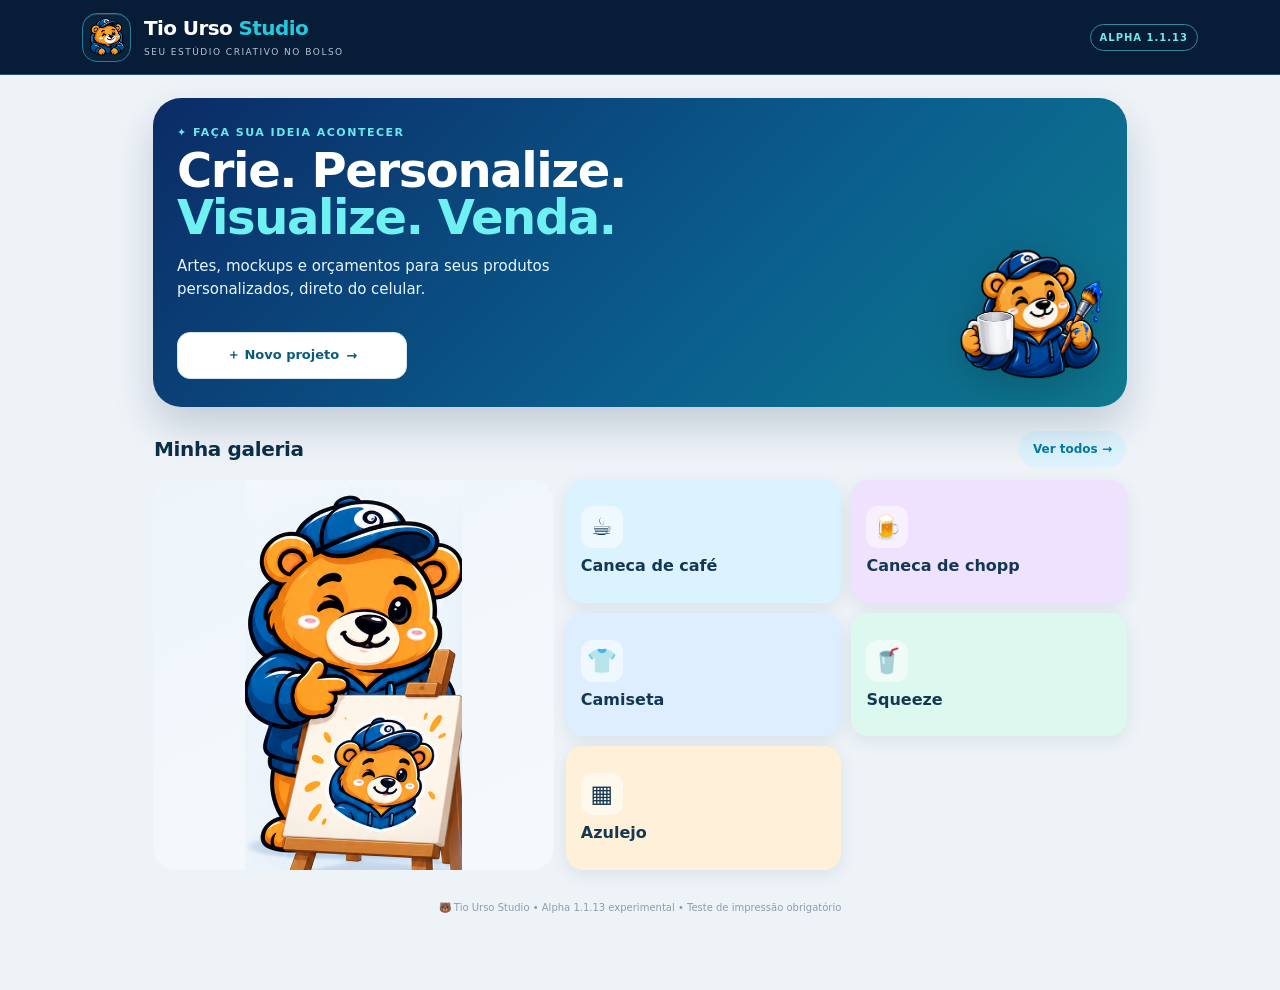
==== commit 2f6ef287: "Add files via upload" ====
--- a/index.html
+++ b/index.html
@@ -4,19 +4,19 @@
  <meta charset="utf-8">
  <meta name="viewport" content="width=device-width,initial-scale=1,viewport-fit=cover">
  <meta name="theme-color" content="#071d37">
- <meta name="description" content="Tio Urso Studio Alpha 1.1.12 — editor de estampas, mockups e orçamentos para personalizados.">
- <title>Tio Urso Studio · Alpha 1.1.12</title>
+ <meta name="description" content="Tio Urso Studio Alpha 1.1.13 — editor de estampas, mockups e orçamentos para personalizados.">
+ <title>Tio Urso Studio · Alpha 1.1.13</title>
  <link rel="preconnect" href="https://fonts.googleapis.com">
  <link rel="preconnect" href="https://fonts.gstatic.com" crossorigin>
  <link href="https://fonts.googleapis.com/css2?family=Anton&family=Bebas+Neue&family=Oswald:wght@700&family=Montserrat:wght@700&family=Poppins:wght@700&family=Righteous&family=Bangers&family=Lobster&family=Pacifico&family=Dancing+Script:wght@700&family=Great+Vibes&family=Permanent+Marker&family=Cinzel:wght@700&family=Playfair+Display:wght@700&family=Fredoka:wght@700&family=Satisfy&family=Kalam:wght@700&family=Abril+Fatface&family=Russo+One&family=Caveat:wght@700&family=Indie+Flower&display=swap" rel="stylesheet">
- <link rel="stylesheet" href="style.css?v=11120">
- <script src="mock3d.js?v=11120" defer></script>
+ <link rel="stylesheet" href="style.css?v=1113">
+ <script src="mock3d.js?v=1113" defer></script>
  <script src="tio-mp4.js?v=1180" defer></script>
- <script src="app.js?v=11120" defer></script>
+ <script src="app.js?v=1113" defer></script>
 </head>
 <body>
  <header class="topbar">
-   <div class="header-inner"><div class="brand-symbol" aria-hidden="true"><img src="mascote-header.png?v=1180" alt=""></div><div class="brand-name"><strong>Tio Urso <span>Studio</span></strong><small>SEU ESTÚDIO CRIATIVO NO BOLSO</small></div><span class="alpha-pill">ALPHA 1.1.12</span></div>
+   <div class="header-inner"><div class="brand-symbol" aria-hidden="true"><img src="mascote-header.png?v=1180" alt=""></div><div class="brand-name"><strong>Tio Urso <span>Studio</span></strong><small>SEU ESTÚDIO CRIATIVO NO BOLSO</small></div><span class="alpha-pill">ALPHA 1.1.13</span></div>
  </header>
  <div class="app-layout">
   <main class="shell">
@@ -200,13 +200,13 @@
        <div class="action-row"><button id="downloadPng" class="btn primary" type="button">⇩ Exportar PNG</button><button id="downloadPdf" class="btn" type="button">⇩ Exportar PDF</button></div><div class="notice"><strong>Para sublimação:</strong> espelhe apenas quando necessário e desative o espelhamento adicional no software de impressão. Esta Alpha não aplica perfil ICC e não garante as cores finais. Para imprimir no tamanho certo, desative “ajustar à página” no diálogo de impressão.</div>
      </section><button type="button" class="btn ghost full-cta" data-goto="editor">← Voltar ao editor</button>
    </section>
-   <footer>🐻 Tio Urso Studio • Alpha 1.1.12 experimental • Teste de impressão obrigatório</footer>
+   <footer>🐻 Tio Urso Studio • Alpha 1.1.13 experimental • Teste de impressão obrigatório</footer>
   </main>
  </div>
  <div class="sheet-overlay" id="fontOverlay" hidden><section class="sheet" role="dialog" aria-modal="true" aria-label="Galeria de fontes"><div class="sheet-head"><div><small>PERSONALIZE SEU TEXTO</small><h2>Escolher fonte</h2></div><button class="close-sheet" data-close-sheet type="button" aria-label="Fechar fontes">✕</button></div><input id="fontSearch" class="search-input" type="search" placeholder="Buscar fonte pelo nome…"><div class="font-categories"><button type="button" class="font-category active" data-font-category="Todas">Todas</button><button type="button" class="font-category" data-font-category="Divertidas">Divertidas</button><button type="button" class="font-category" data-font-category="Elegantes">Elegantes</button><button type="button" class="font-category" data-font-category="Manuscritas">Manuscritas</button><button type="button" class="font-category" data-font-category="Fortes">Fortes</button></div><div id="fontGallery" class="font-gallery"></div><button type="button" class="btn full-cta" id="fontImportAction">＋ Importar fonte TTF/OTF</button><p class="sheet-note">Fontes online precisam de internet ao carregar. Para uso comercial, confira a licença das fontes importadas.</p></section></div>
  <div class="sheet-overlay" id="colorOverlay" hidden>
   <section class="sheet color-sheet" role="dialog" aria-modal="true" aria-labelledby="colorModalTitle">
-    <div class="sheet-head"><div><small>ESTÚDIO DE CORES · ALPHA 1.1.12</small><h2 id="colorModalTitle">Escolher cor</h2><p class="color-subtitle" id="colorTargetLabel">Personalize qualquer tonalidade</p></div><button class="close-sheet" data-close-sheet type="button" aria-label="Fechar sem aplicar">✕</button></div>
+    <div class="sheet-head"><div><small>ESTÚDIO DE CORES · ALPHA 1.1.13</small><h2 id="colorModalTitle">Escolher cor</h2><p class="color-subtitle" id="colorTargetLabel">Personalize qualquer tonalidade</p></div><button class="close-sheet" data-close-sheet type="button" aria-label="Fechar sem aplicar">✕</button></div>
     <div class="color-studio-main">
       <div class="color-sv" id="colorSvPlane" role="group" tabindex="0" aria-label="Área de cor: deslize para os lados para mudar a saturação e para cima ou baixo para ajustar a luminosidade" aria-describedby="colorSvHint"><span id="colorSvCursor" class="color-sv-cursor" aria-hidden="true"></span></div>
       <p class="color-sv-hint" id="colorSvHint">Arraste o dedo no quadrado para ajustar o tom claro, vivo ou escuro.</p>
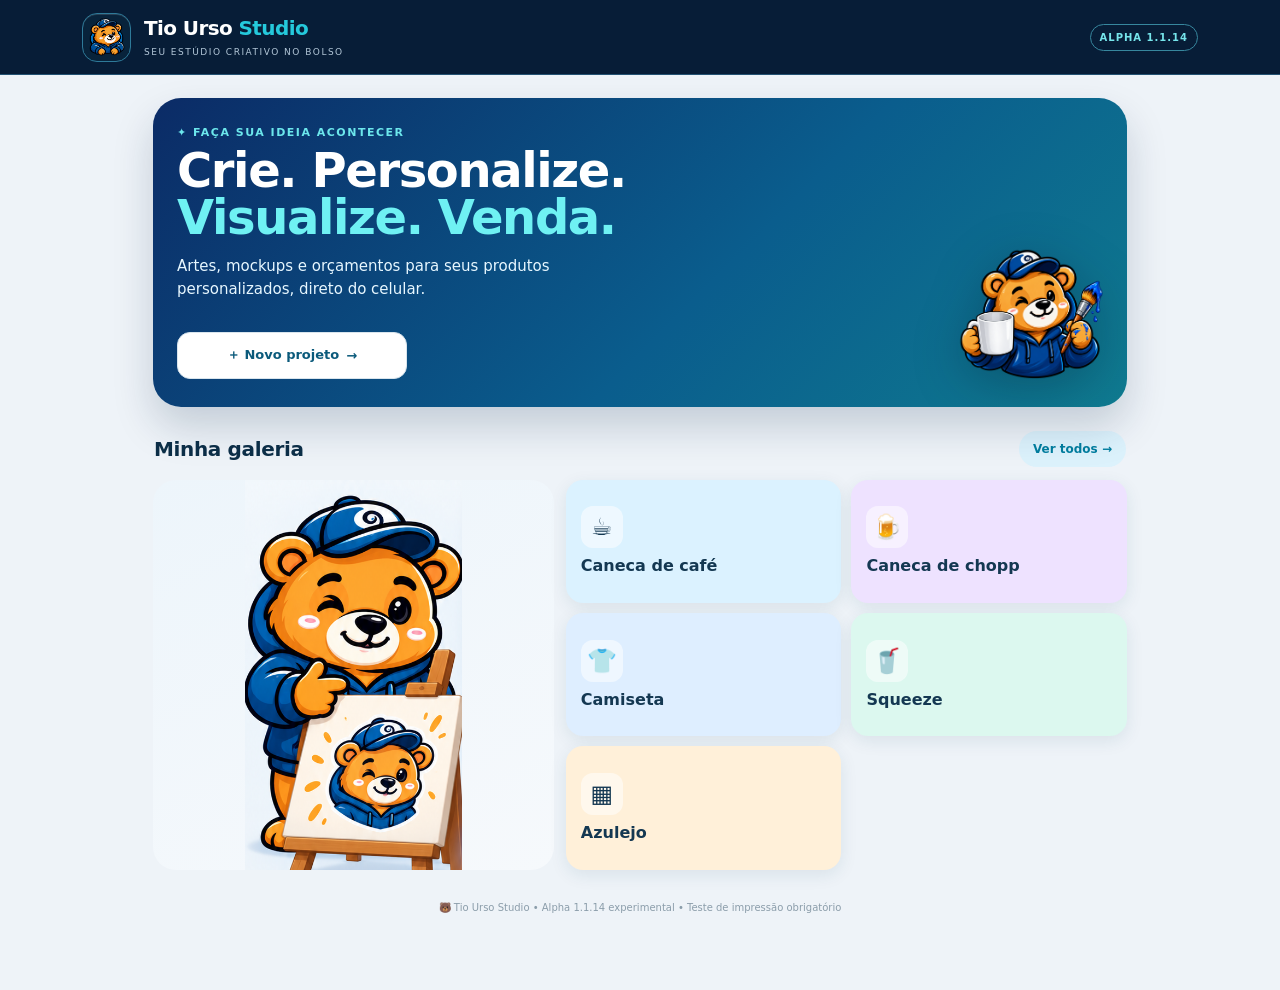
==== commit 4f574a34: "Add files via upload" ====
--- a/index.html
+++ b/index.html
@@ -4,19 +4,19 @@
  <meta charset="utf-8">
  <meta name="viewport" content="width=device-width,initial-scale=1,viewport-fit=cover">
  <meta name="theme-color" content="#071d37">
- <meta name="description" content="Tio Urso Studio Alpha 1.1.13 — editor de estampas, mockups e orçamentos para personalizados.">
- <title>Tio Urso Studio · Alpha 1.1.13</title>
+ <meta name="description" content="Tio Urso Studio Alpha 1.1.14 — editor de estampas, mockups e orçamentos para personalizados.">
+ <title>Tio Urso Studio · Alpha 1.1.14</title>
  <link rel="preconnect" href="https://fonts.googleapis.com">
  <link rel="preconnect" href="https://fonts.gstatic.com" crossorigin>
  <link href="https://fonts.googleapis.com/css2?family=Anton&family=Bebas+Neue&family=Oswald:wght@700&family=Montserrat:wght@700&family=Poppins:wght@700&family=Righteous&family=Bangers&family=Lobster&family=Pacifico&family=Dancing+Script:wght@700&family=Great+Vibes&family=Permanent+Marker&family=Cinzel:wght@700&family=Playfair+Display:wght@700&family=Fredoka:wght@700&family=Satisfy&family=Kalam:wght@700&family=Abril+Fatface&family=Russo+One&family=Caveat:wght@700&family=Indie+Flower&display=swap" rel="stylesheet">
- <link rel="stylesheet" href="style.css?v=1113">
- <script src="mock3d.js?v=1113" defer></script>
+ <link rel="stylesheet" href="style.css?v=1114">
+ <script src="mock3d.js?v=1114" defer></script>
  <script src="tio-mp4.js?v=1180" defer></script>
- <script src="app.js?v=1113" defer></script>
+ <script src="app.js?v=1114" defer></script>
 </head>
 <body>
  <header class="topbar">
-   <div class="header-inner"><div class="brand-symbol" aria-hidden="true"><img src="mascote-header.png?v=1180" alt=""></div><div class="brand-name"><strong>Tio Urso <span>Studio</span></strong><small>SEU ESTÚDIO CRIATIVO NO BOLSO</small></div><span class="alpha-pill">ALPHA 1.1.13</span></div>
+   <div class="header-inner"><div class="brand-symbol" aria-hidden="true"><img src="mascote-header.png?v=1180" alt=""></div><div class="brand-name"><strong>Tio Urso <span>Studio</span></strong><small>SEU ESTÚDIO CRIATIVO NO BOLSO</small></div><span class="alpha-pill">ALPHA 1.1.14</span></div>
  </header>
  <div class="app-layout">
   <main class="shell">
@@ -200,13 +200,13 @@
        <div class="action-row"><button id="downloadPng" class="btn primary" type="button">⇩ Exportar PNG</button><button id="downloadPdf" class="btn" type="button">⇩ Exportar PDF</button></div><div class="notice"><strong>Para sublimação:</strong> espelhe apenas quando necessário e desative o espelhamento adicional no software de impressão. Esta Alpha não aplica perfil ICC e não garante as cores finais. Para imprimir no tamanho certo, desative “ajustar à página” no diálogo de impressão.</div>
      </section><button type="button" class="btn ghost full-cta" data-goto="editor">← Voltar ao editor</button>
    </section>
-   <footer>🐻 Tio Urso Studio • Alpha 1.1.13 experimental • Teste de impressão obrigatório</footer>
+   <footer>🐻 Tio Urso Studio • Alpha 1.1.14 experimental • Teste de impressão obrigatório</footer>
   </main>
  </div>
  <div class="sheet-overlay" id="fontOverlay" hidden><section class="sheet" role="dialog" aria-modal="true" aria-label="Galeria de fontes"><div class="sheet-head"><div><small>PERSONALIZE SEU TEXTO</small><h2>Escolher fonte</h2></div><button class="close-sheet" data-close-sheet type="button" aria-label="Fechar fontes">✕</button></div><input id="fontSearch" class="search-input" type="search" placeholder="Buscar fonte pelo nome…"><div class="font-categories"><button type="button" class="font-category active" data-font-category="Todas">Todas</button><button type="button" class="font-category" data-font-category="Divertidas">Divertidas</button><button type="button" class="font-category" data-font-category="Elegantes">Elegantes</button><button type="button" class="font-category" data-font-category="Manuscritas">Manuscritas</button><button type="button" class="font-category" data-font-category="Fortes">Fortes</button></div><div id="fontGallery" class="font-gallery"></div><button type="button" class="btn full-cta" id="fontImportAction">＋ Importar fonte TTF/OTF</button><p class="sheet-note">Fontes online precisam de internet ao carregar. Para uso comercial, confira a licença das fontes importadas.</p></section></div>
  <div class="sheet-overlay" id="colorOverlay" hidden>
   <section class="sheet color-sheet" role="dialog" aria-modal="true" aria-labelledby="colorModalTitle">
-    <div class="sheet-head"><div><small>ESTÚDIO DE CORES · ALPHA 1.1.13</small><h2 id="colorModalTitle">Escolher cor</h2><p class="color-subtitle" id="colorTargetLabel">Personalize qualquer tonalidade</p></div><button class="close-sheet" data-close-sheet type="button" aria-label="Fechar sem aplicar">✕</button></div>
+    <div class="sheet-head"><div><small>ESTÚDIO DE CORES · ALPHA 1.1.14</small><h2 id="colorModalTitle">Escolher cor</h2><p class="color-subtitle" id="colorTargetLabel">Personalize qualquer tonalidade</p></div><button class="close-sheet" data-close-sheet type="button" aria-label="Fechar sem aplicar">✕</button></div>
     <div class="color-studio-main">
       <div class="color-sv" id="colorSvPlane" role="group" tabindex="0" aria-label="Área de cor: deslize para os lados para mudar a saturação e para cima ou baixo para ajustar a luminosidade" aria-describedby="colorSvHint"><span id="colorSvCursor" class="color-sv-cursor" aria-hidden="true"></span></div>
       <p class="color-sv-hint" id="colorSvHint">Arraste o dedo no quadrado para ajustar o tom claro, vivo ou escuro.</p>
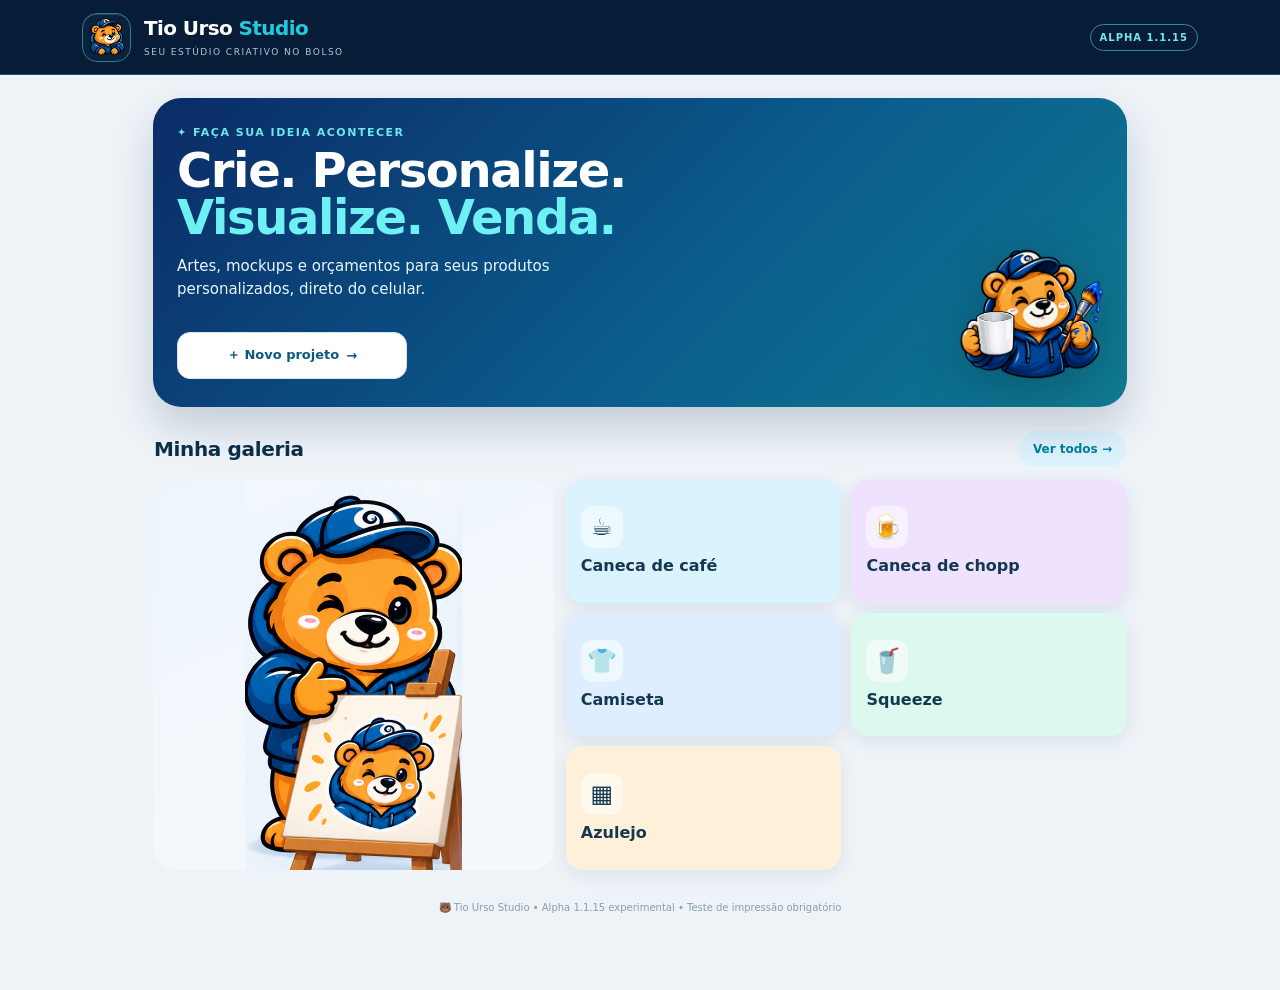
==== commit 367d8106: "Add files via upload" ====
--- a/index.html
+++ b/index.html
@@ -4,19 +4,19 @@
  <meta charset="utf-8">
  <meta name="viewport" content="width=device-width,initial-scale=1,viewport-fit=cover">
  <meta name="theme-color" content="#071d37">
- <meta name="description" content="Tio Urso Studio Alpha 1.1.14 — editor de estampas, mockups e orçamentos para personalizados.">
- <title>Tio Urso Studio · Alpha 1.1.14</title>
+ <meta name="description" content="Tio Urso Studio Alpha 1.1.15 — editor de estampas, mockups e orçamentos para personalizados.">
+ <title>Tio Urso Studio · Alpha 1.1.15</title>
  <link rel="preconnect" href="https://fonts.googleapis.com">
  <link rel="preconnect" href="https://fonts.gstatic.com" crossorigin>
  <link href="https://fonts.googleapis.com/css2?family=Anton&family=Bebas+Neue&family=Oswald:wght@700&family=Montserrat:wght@700&family=Poppins:wght@700&family=Righteous&family=Bangers&family=Lobster&family=Pacifico&family=Dancing+Script:wght@700&family=Great+Vibes&family=Permanent+Marker&family=Cinzel:wght@700&family=Playfair+Display:wght@700&family=Fredoka:wght@700&family=Satisfy&family=Kalam:wght@700&family=Abril+Fatface&family=Russo+One&family=Caveat:wght@700&family=Indie+Flower&display=swap" rel="stylesheet">
- <link rel="stylesheet" href="style.css?v=1114">
- <script src="mock3d.js?v=1114" defer></script>
+ <link rel="stylesheet" href="style.css?v=1115">
+ <script src="mock3d.js?v=1115" defer></script>
  <script src="tio-mp4.js?v=1180" defer></script>
- <script src="app.js?v=1114" defer></script>
+ <script src="app.js?v=1115" defer></script>
 </head>
 <body>
  <header class="topbar">
-   <div class="header-inner"><div class="brand-symbol" aria-hidden="true"><img src="mascote-header.png?v=1180" alt=""></div><div class="brand-name"><strong>Tio Urso <span>Studio</span></strong><small>SEU ESTÚDIO CRIATIVO NO BOLSO</small></div><span class="alpha-pill">ALPHA 1.1.14</span></div>
+   <div class="header-inner"><div class="brand-symbol" aria-hidden="true"><img src="mascote-header.png?v=1180" alt=""></div><div class="brand-name"><strong>Tio Urso <span>Studio</span></strong><small>SEU ESTÚDIO CRIATIVO NO BOLSO</small></div><span class="alpha-pill">ALPHA 1.1.15</span></div>
  </header>
  <div class="app-layout">
   <main class="shell">
@@ -200,13 +200,13 @@
        <div class="action-row"><button id="downloadPng" class="btn primary" type="button">⇩ Exportar PNG</button><button id="downloadPdf" class="btn" type="button">⇩ Exportar PDF</button></div><div class="notice"><strong>Para sublimação:</strong> espelhe apenas quando necessário e desative o espelhamento adicional no software de impressão. Esta Alpha não aplica perfil ICC e não garante as cores finais. Para imprimir no tamanho certo, desative “ajustar à página” no diálogo de impressão.</div>
      </section><button type="button" class="btn ghost full-cta" data-goto="editor">← Voltar ao editor</button>
    </section>
-   <footer>🐻 Tio Urso Studio • Alpha 1.1.14 experimental • Teste de impressão obrigatório</footer>
+   <footer>🐻 Tio Urso Studio • Alpha 1.1.15 experimental • Teste de impressão obrigatório</footer>
   </main>
  </div>
  <div class="sheet-overlay" id="fontOverlay" hidden><section class="sheet" role="dialog" aria-modal="true" aria-label="Galeria de fontes"><div class="sheet-head"><div><small>PERSONALIZE SEU TEXTO</small><h2>Escolher fonte</h2></div><button class="close-sheet" data-close-sheet type="button" aria-label="Fechar fontes">✕</button></div><input id="fontSearch" class="search-input" type="search" placeholder="Buscar fonte pelo nome…"><div class="font-categories"><button type="button" class="font-category active" data-font-category="Todas">Todas</button><button type="button" class="font-category" data-font-category="Divertidas">Divertidas</button><button type="button" class="font-category" data-font-category="Elegantes">Elegantes</button><button type="button" class="font-category" data-font-category="Manuscritas">Manuscritas</button><button type="button" class="font-category" data-font-category="Fortes">Fortes</button></div><div id="fontGallery" class="font-gallery"></div><button type="button" class="btn full-cta" id="fontImportAction">＋ Importar fonte TTF/OTF</button><p class="sheet-note">Fontes online precisam de internet ao carregar. Para uso comercial, confira a licença das fontes importadas.</p></section></div>
  <div class="sheet-overlay" id="colorOverlay" hidden>
   <section class="sheet color-sheet" role="dialog" aria-modal="true" aria-labelledby="colorModalTitle">
-    <div class="sheet-head"><div><small>ESTÚDIO DE CORES · ALPHA 1.1.14</small><h2 id="colorModalTitle">Escolher cor</h2><p class="color-subtitle" id="colorTargetLabel">Personalize qualquer tonalidade</p></div><button class="close-sheet" data-close-sheet type="button" aria-label="Fechar sem aplicar">✕</button></div>
+    <div class="sheet-head"><div><small>ESTÚDIO DE CORES · ALPHA 1.1.15</small><h2 id="colorModalTitle">Escolher cor</h2><p class="color-subtitle" id="colorTargetLabel">Personalize qualquer tonalidade</p></div><button class="close-sheet" data-close-sheet type="button" aria-label="Fechar sem aplicar">✕</button></div>
     <div class="color-studio-main">
       <div class="color-sv" id="colorSvPlane" role="group" tabindex="0" aria-label="Área de cor: deslize para os lados para mudar a saturação e para cima ou baixo para ajustar a luminosidade" aria-describedby="colorSvHint"><span id="colorSvCursor" class="color-sv-cursor" aria-hidden="true"></span></div>
       <p class="color-sv-hint" id="colorSvHint">Arraste o dedo no quadrado para ajustar o tom claro, vivo ou escuro.</p>
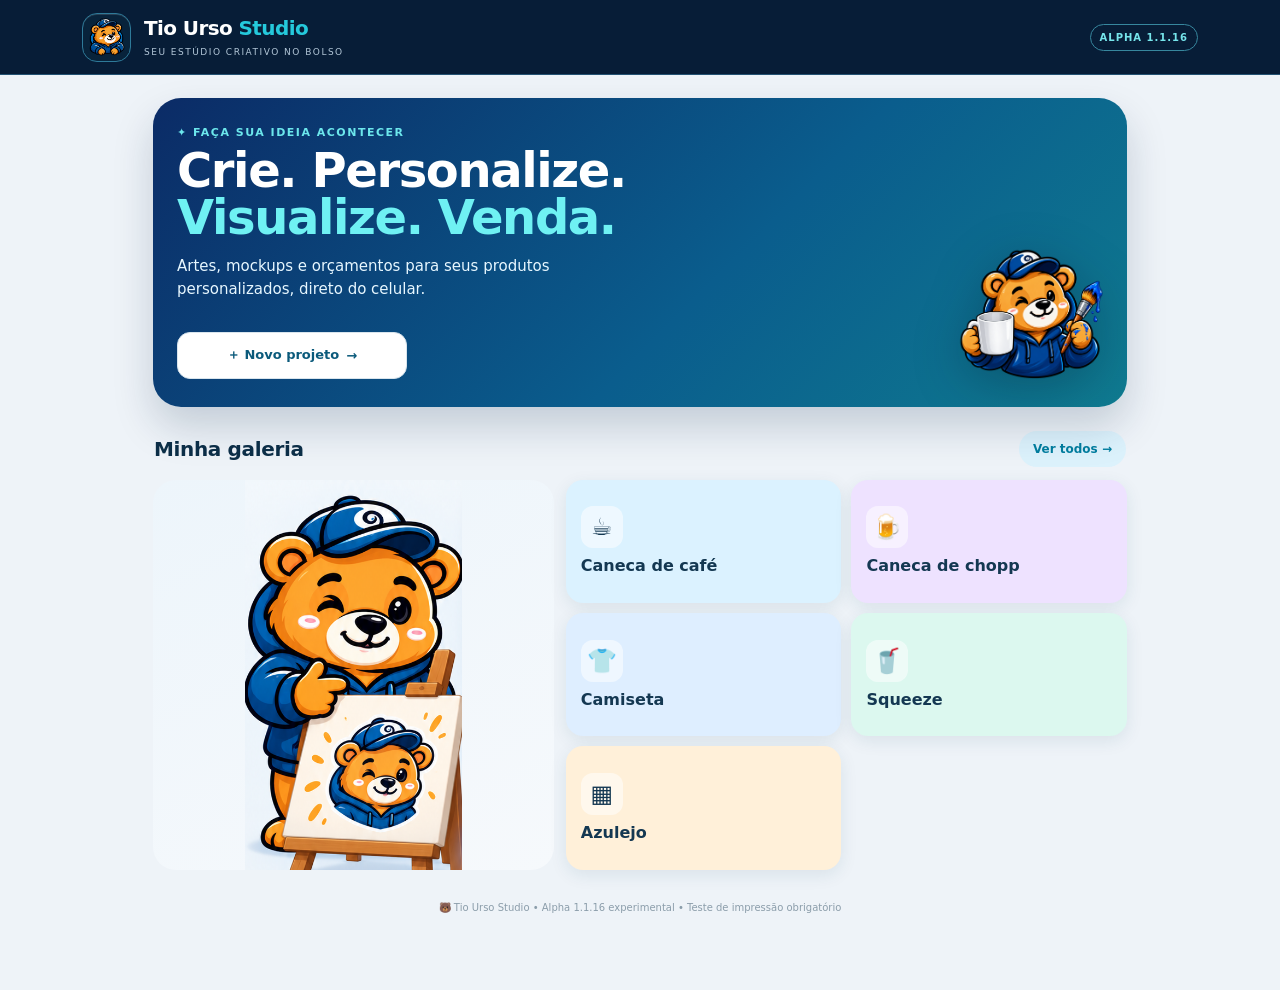
==== commit c4e9acbd: "Add files via upload" ====
--- a/index.html
+++ b/index.html
@@ -4,19 +4,19 @@
  <meta charset="utf-8">
  <meta name="viewport" content="width=device-width,initial-scale=1,viewport-fit=cover">
  <meta name="theme-color" content="#071d37">
- <meta name="description" content="Tio Urso Studio Alpha 1.1.15 — editor de estampas, mockups e orçamentos para personalizados.">
- <title>Tio Urso Studio · Alpha 1.1.15</title>
+ <meta name="description" content="Tio Urso Studio Alpha 1.1.16 — editor de estampas, mockups e orçamentos para personalizados.">
+ <title>Tio Urso Studio · Alpha 1.1.16</title>
  <link rel="preconnect" href="https://fonts.googleapis.com">
  <link rel="preconnect" href="https://fonts.gstatic.com" crossorigin>
  <link href="https://fonts.googleapis.com/css2?family=Anton&family=Bebas+Neue&family=Oswald:wght@700&family=Montserrat:wght@700&family=Poppins:wght@700&family=Righteous&family=Bangers&family=Lobster&family=Pacifico&family=Dancing+Script:wght@700&family=Great+Vibes&family=Permanent+Marker&family=Cinzel:wght@700&family=Playfair+Display:wght@700&family=Fredoka:wght@700&family=Satisfy&family=Kalam:wght@700&family=Abril+Fatface&family=Russo+One&family=Caveat:wght@700&family=Indie+Flower&display=swap" rel="stylesheet">
  <link rel="stylesheet" href="style.css?v=1115">
- <script src="mock3d.js?v=1115" defer></script>
+ <script src="mock3d.js?v=1116" defer></script>
  <script src="tio-mp4.js?v=1180" defer></script>
  <script src="app.js?v=1115" defer></script>
 </head>
 <body>
  <header class="topbar">
-   <div class="header-inner"><div class="brand-symbol" aria-hidden="true"><img src="mascote-header.png?v=1180" alt=""></div><div class="brand-name"><strong>Tio Urso <span>Studio</span></strong><small>SEU ESTÚDIO CRIATIVO NO BOLSO</small></div><span class="alpha-pill">ALPHA 1.1.15</span></div>
+   <div class="header-inner"><div class="brand-symbol" aria-hidden="true"><img src="mascote-header.png?v=1180" alt=""></div><div class="brand-name"><strong>Tio Urso <span>Studio</span></strong><small>SEU ESTÚDIO CRIATIVO NO BOLSO</small></div><span class="alpha-pill">ALPHA 1.1.16</span></div>
  </header>
  <div class="app-layout">
   <main class="shell">
@@ -200,13 +200,13 @@
        <div class="action-row"><button id="downloadPng" class="btn primary" type="button">⇩ Exportar PNG</button><button id="downloadPdf" class="btn" type="button">⇩ Exportar PDF</button></div><div class="notice"><strong>Para sublimação:</strong> espelhe apenas quando necessário e desative o espelhamento adicional no software de impressão. Esta Alpha não aplica perfil ICC e não garante as cores finais. Para imprimir no tamanho certo, desative “ajustar à página” no diálogo de impressão.</div>
      </section><button type="button" class="btn ghost full-cta" data-goto="editor">← Voltar ao editor</button>
    </section>
-   <footer>🐻 Tio Urso Studio • Alpha 1.1.15 experimental • Teste de impressão obrigatório</footer>
+   <footer>🐻 Tio Urso Studio • Alpha 1.1.16 experimental • Teste de impressão obrigatório</footer>
   </main>
  </div>
  <div class="sheet-overlay" id="fontOverlay" hidden><section class="sheet" role="dialog" aria-modal="true" aria-label="Galeria de fontes"><div class="sheet-head"><div><small>PERSONALIZE SEU TEXTO</small><h2>Escolher fonte</h2></div><button class="close-sheet" data-close-sheet type="button" aria-label="Fechar fontes">✕</button></div><input id="fontSearch" class="search-input" type="search" placeholder="Buscar fonte pelo nome…"><div class="font-categories"><button type="button" class="font-category active" data-font-category="Todas">Todas</button><button type="button" class="font-category" data-font-category="Divertidas">Divertidas</button><button type="button" class="font-category" data-font-category="Elegantes">Elegantes</button><button type="button" class="font-category" data-font-category="Manuscritas">Manuscritas</button><button type="button" class="font-category" data-font-category="Fortes">Fortes</button></div><div id="fontGallery" class="font-gallery"></div><button type="button" class="btn full-cta" id="fontImportAction">＋ Importar fonte TTF/OTF</button><p class="sheet-note">Fontes online precisam de internet ao carregar. Para uso comercial, confira a licença das fontes importadas.</p></section></div>
  <div class="sheet-overlay" id="colorOverlay" hidden>
   <section class="sheet color-sheet" role="dialog" aria-modal="true" aria-labelledby="colorModalTitle">
-    <div class="sheet-head"><div><small>ESTÚDIO DE CORES · ALPHA 1.1.15</small><h2 id="colorModalTitle">Escolher cor</h2><p class="color-subtitle" id="colorTargetLabel">Personalize qualquer tonalidade</p></div><button class="close-sheet" data-close-sheet type="button" aria-label="Fechar sem aplicar">✕</button></div>
+    <div class="sheet-head"><div><small>ESTÚDIO DE CORES · ALPHA 1.1.16</small><h2 id="colorModalTitle">Escolher cor</h2><p class="color-subtitle" id="colorTargetLabel">Personalize qualquer tonalidade</p></div><button class="close-sheet" data-close-sheet type="button" aria-label="Fechar sem aplicar">✕</button></div>
     <div class="color-studio-main">
       <div class="color-sv" id="colorSvPlane" role="group" tabindex="0" aria-label="Área de cor: deslize para os lados para mudar a saturação e para cima ou baixo para ajustar a luminosidade" aria-describedby="colorSvHint"><span id="colorSvCursor" class="color-sv-cursor" aria-hidden="true"></span></div>
       <p class="color-sv-hint" id="colorSvHint">Arraste o dedo no quadrado para ajustar o tom claro, vivo ou escuro.</p>
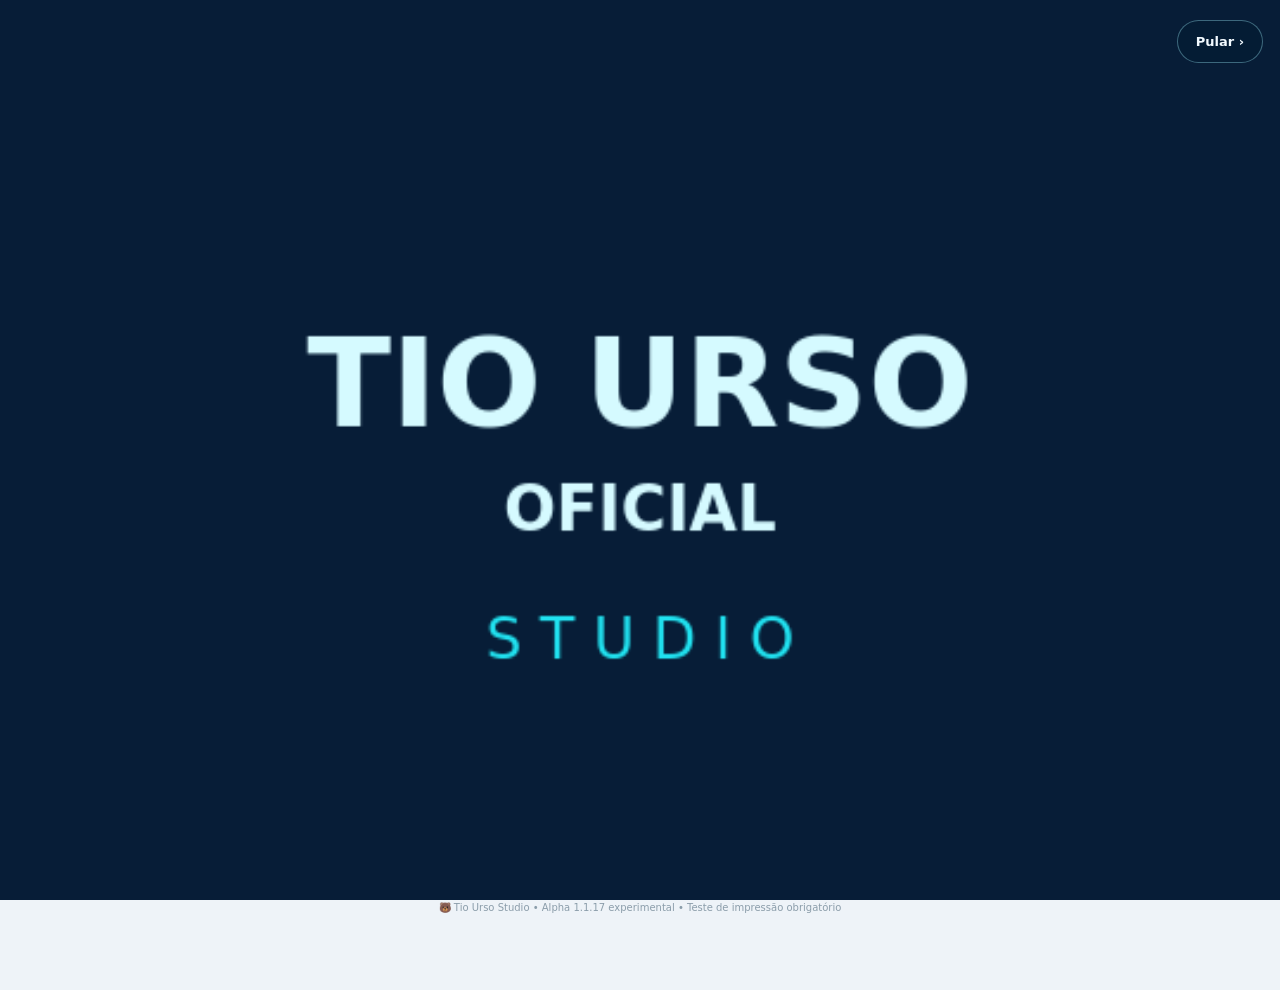
==== commit 803f9d6d: "Add files via upload" ====
--- a/index.html
+++ b/index.html
@@ -4,19 +4,42 @@
  <meta charset="utf-8">
  <meta name="viewport" content="width=device-width,initial-scale=1,viewport-fit=cover">
  <meta name="theme-color" content="#071d37">
- <meta name="description" content="Tio Urso Studio Alpha 1.1.16 — editor de estampas, mockups e orçamentos para personalizados.">
- <title>Tio Urso Studio · Alpha 1.1.16</title>
+ <meta name="application-name" content="Tio Urso Studio">
+ <meta name="apple-mobile-web-app-capable" content="yes">
+ <meta name="apple-mobile-web-app-status-bar-style" content="black-translucent">
+ <meta name="apple-mobile-web-app-title" content="Tio Urso">
+ <link rel="manifest" href="manifest.webmanifest?v=1117">
+ <link rel="apple-touch-icon" href="pwa/apple-touch-icon.png?v=1117">
+ <link rel="icon" href="pwa/icon-192.png?v=1117" type="image/png" sizes="192x192">
+ <link rel="preload" href="pwa/splash.webp?v=1117" as="image" type="image/webp">
+ <meta name="description" content="Tio Urso Studio Alpha 1.1.17 — editor de estampas, mockups e orçamentos para personalizados.">
+ <title>Tio Urso Studio · Alpha 1.1.17</title>
  <link rel="preconnect" href="https://fonts.googleapis.com">
  <link rel="preconnect" href="https://fonts.gstatic.com" crossorigin>
  <link href="https://fonts.googleapis.com/css2?family=Anton&family=Bebas+Neue&family=Oswald:wght@700&family=Montserrat:wght@700&family=Poppins:wght@700&family=Righteous&family=Bangers&family=Lobster&family=Pacifico&family=Dancing+Script:wght@700&family=Great+Vibes&family=Permanent+Marker&family=Cinzel:wght@700&family=Playfair+Display:wght@700&family=Fredoka:wght@700&family=Satisfy&family=Kalam:wght@700&family=Abril+Fatface&family=Russo+One&family=Caveat:wght@700&family=Indie+Flower&display=swap" rel="stylesheet">
  <link rel="stylesheet" href="style.css?v=1115">
+ <script src="intro-pwa.js?v=1117" defer></script>
  <script src="mock3d.js?v=1116" defer></script>
  <script src="tio-mp4.js?v=1180" defer></script>
  <script src="app.js?v=1115" defer></script>
+
+<style id="pwa-intro-style">
+ #pwaIntro{position:fixed;inset:0;z-index:2147483000;background:#030b18;color:white;overflow:hidden;isolation:isolate;touch-action:pan-y;font-family:system-ui,-apple-system,Segoe UI,Roboto,sans-serif}
+ #pwaIntro canvas{display:block;width:100%;height:100%;object-fit:cover}
+ #pwaIntroSkip{position:absolute;right:max(17px,env(safe-area-inset-right));top:max(20px,env(safe-area-inset-top));border:1px solid #91dce866;background:#041c34c9;color:#f2faff;padding:10px 18px;border-radius:999px;font:600 13px system-ui;min-height:43px;z-index:2;cursor:pointer}
+ #pwaIntro[aria-hidden="true"]{opacity:0;pointer-events:none;transition:opacity .38s ease}
+ @media(prefers-reduced-motion:reduce){#pwaIntro[aria-hidden="true"]{transition:none}}
+</style>
 </head>
 <body>
+ <div id="pwaIntro" role="dialog" aria-modal="true" aria-label="Abertura do Tio Urso Studio">
+   <canvas id="pwaIntroCanvas" width="540" height="960" role="img" aria-label="Um tapão diagonal de urso rasga a tela e revela Tio Urso Oficial Studio"></canvas>
+   <button id="pwaIntroSkip" type="button" aria-label="Pular animação de abertura">Pular ›</button>
+ </div>
+ <script>setTimeout(function(){var x=document.getElementById('pwaIntro');if(x)x.remove()},8000)</script>
+
  <header class="topbar">
-   <div class="header-inner"><div class="brand-symbol" aria-hidden="true"><img src="mascote-header.png?v=1180" alt=""></div><div class="brand-name"><strong>Tio Urso <span>Studio</span></strong><small>SEU ESTÚDIO CRIATIVO NO BOLSO</small></div><span class="alpha-pill">ALPHA 1.1.16</span></div>
+   <div class="header-inner"><div class="brand-symbol" aria-hidden="true"><img src="mascote-header.png?v=1180" alt=""></div><div class="brand-name"><strong>Tio Urso <span>Studio</span></strong><small>SEU ESTÚDIO CRIATIVO NO BOLSO</small></div><span class="alpha-pill">ALPHA 1.1.17</span></div>
  </header>
  <div class="app-layout">
   <main class="shell">
@@ -200,13 +223,13 @@
        <div class="action-row"><button id="downloadPng" class="btn primary" type="button">⇩ Exportar PNG</button><button id="downloadPdf" class="btn" type="button">⇩ Exportar PDF</button></div><div class="notice"><strong>Para sublimação:</strong> espelhe apenas quando necessário e desative o espelhamento adicional no software de impressão. Esta Alpha não aplica perfil ICC e não garante as cores finais. Para imprimir no tamanho certo, desative “ajustar à página” no diálogo de impressão.</div>
      </section><button type="button" class="btn ghost full-cta" data-goto="editor">← Voltar ao editor</button>
    </section>
-   <footer>🐻 Tio Urso Studio • Alpha 1.1.16 experimental • Teste de impressão obrigatório</footer>
+   <footer>🐻 Tio Urso Studio • Alpha 1.1.17 experimental • Teste de impressão obrigatório</footer>
   </main>
  </div>
  <div class="sheet-overlay" id="fontOverlay" hidden><section class="sheet" role="dialog" aria-modal="true" aria-label="Galeria de fontes"><div class="sheet-head"><div><small>PERSONALIZE SEU TEXTO</small><h2>Escolher fonte</h2></div><button class="close-sheet" data-close-sheet type="button" aria-label="Fechar fontes">✕</button></div><input id="fontSearch" class="search-input" type="search" placeholder="Buscar fonte pelo nome…"><div class="font-categories"><button type="button" class="font-category active" data-font-category="Todas">Todas</button><button type="button" class="font-category" data-font-category="Divertidas">Divertidas</button><button type="button" class="font-category" data-font-category="Elegantes">Elegantes</button><button type="button" class="font-category" data-font-category="Manuscritas">Manuscritas</button><button type="button" class="font-category" data-font-category="Fortes">Fortes</button></div><div id="fontGallery" class="font-gallery"></div><button type="button" class="btn full-cta" id="fontImportAction">＋ Importar fonte TTF/OTF</button><p class="sheet-note">Fontes online precisam de internet ao carregar. Para uso comercial, confira a licença das fontes importadas.</p></section></div>
  <div class="sheet-overlay" id="colorOverlay" hidden>
   <section class="sheet color-sheet" role="dialog" aria-modal="true" aria-labelledby="colorModalTitle">
-    <div class="sheet-head"><div><small>ESTÚDIO DE CORES · ALPHA 1.1.16</small><h2 id="colorModalTitle">Escolher cor</h2><p class="color-subtitle" id="colorTargetLabel">Personalize qualquer tonalidade</p></div><button class="close-sheet" data-close-sheet type="button" aria-label="Fechar sem aplicar">✕</button></div>
+    <div class="sheet-head"><div><small>ESTÚDIO DE CORES · ALPHA 1.1.17</small><h2 id="colorModalTitle">Escolher cor</h2><p class="color-subtitle" id="colorTargetLabel">Personalize qualquer tonalidade</p></div><button class="close-sheet" data-close-sheet type="button" aria-label="Fechar sem aplicar">✕</button></div>
     <div class="color-studio-main">
       <div class="color-sv" id="colorSvPlane" role="group" tabindex="0" aria-label="Área de cor: deslize para os lados para mudar a saturação e para cima ou baixo para ajustar a luminosidade" aria-describedby="colorSvHint"><span id="colorSvCursor" class="color-sv-cursor" aria-hidden="true"></span></div>
       <p class="color-sv-hint" id="colorSvHint">Arraste o dedo no quadrado para ajustar o tom claro, vivo ou escuro.</p>
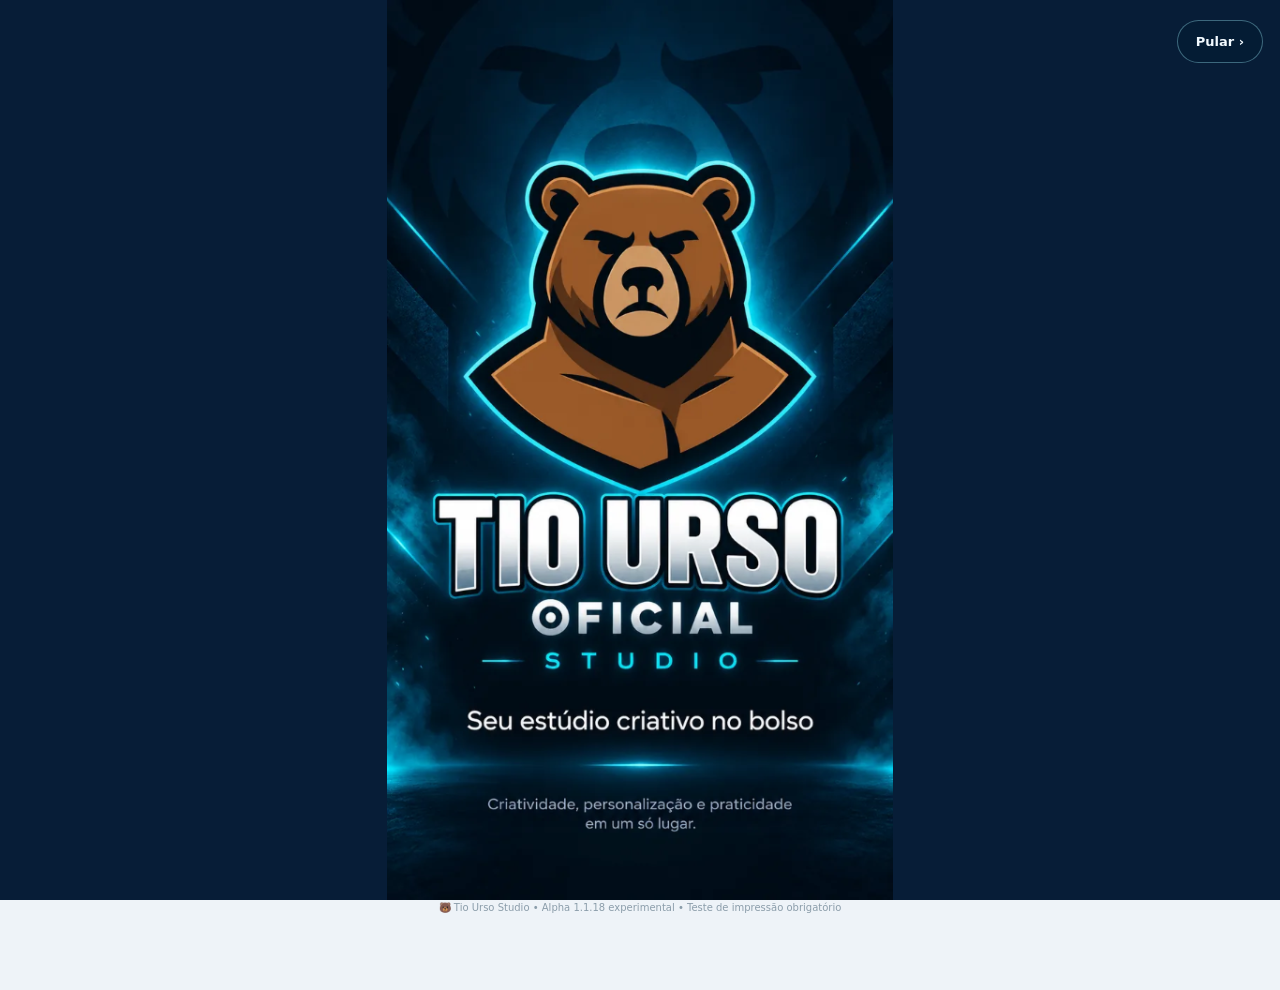
==== commit 97610ebf: "Add files via upload" ====
--- a/index.html
+++ b/index.html
@@ -8,24 +8,24 @@
  <meta name="apple-mobile-web-app-capable" content="yes">
  <meta name="apple-mobile-web-app-status-bar-style" content="black-translucent">
  <meta name="apple-mobile-web-app-title" content="Tio Urso">
- <link rel="manifest" href="manifest.webmanifest?v=1117">
- <link rel="apple-touch-icon" href="pwa/apple-touch-icon.png?v=1117">
- <link rel="icon" href="pwa/icon-192.png?v=1117" type="image/png" sizes="192x192">
- <link rel="preload" href="pwa/splash.webp?v=1117" as="image" type="image/webp">
- <meta name="description" content="Tio Urso Studio Alpha 1.1.17 — editor de estampas, mockups e orçamentos para personalizados.">
- <title>Tio Urso Studio · Alpha 1.1.17</title>
+ <link rel="manifest" href="manifest.webmanifest?v=1118">
+ <link rel="apple-touch-icon" href="pwa/apple-touch-icon.png?v=1118">
+ <link rel="icon" href="pwa/icon-192.png?v=1118" type="image/png" sizes="192x192">
+
+ <meta name="description" content="Tio Urso Studio Alpha 1.1.18 — editor de estampas, mockups e orçamentos para personalizados.">
+ <title>Tio Urso Studio · Alpha 1.1.18</title>
  <link rel="preconnect" href="https://fonts.googleapis.com">
  <link rel="preconnect" href="https://fonts.gstatic.com" crossorigin>
  <link href="https://fonts.googleapis.com/css2?family=Anton&family=Bebas+Neue&family=Oswald:wght@700&family=Montserrat:wght@700&family=Poppins:wght@700&family=Righteous&family=Bangers&family=Lobster&family=Pacifico&family=Dancing+Script:wght@700&family=Great+Vibes&family=Permanent+Marker&family=Cinzel:wght@700&family=Playfair+Display:wght@700&family=Fredoka:wght@700&family=Satisfy&family=Kalam:wght@700&family=Abril+Fatface&family=Russo+One&family=Caveat:wght@700&family=Indie+Flower&display=swap" rel="stylesheet">
  <link rel="stylesheet" href="style.css?v=1115">
- <script src="intro-pwa.js?v=1117" defer></script>
+ <script src="intro-pwa.js?v=1118" defer></script>
  <script src="mock3d.js?v=1116" defer></script>
  <script src="tio-mp4.js?v=1180" defer></script>
  <script src="app.js?v=1115" defer></script>
 
 <style id="pwa-intro-style">
  #pwaIntro{position:fixed;inset:0;z-index:2147483000;background:#030b18;color:white;overflow:hidden;isolation:isolate;touch-action:pan-y;font-family:system-ui,-apple-system,Segoe UI,Roboto,sans-serif}
- #pwaIntro canvas{display:block;width:100%;height:100%;object-fit:cover}
+ #pwaIntro canvas{display:block;width:100%;height:100%;object-fit:contain;background:#071d37}
  #pwaIntroSkip{position:absolute;right:max(17px,env(safe-area-inset-right));top:max(20px,env(safe-area-inset-top));border:1px solid #91dce866;background:#041c34c9;color:#f2faff;padding:10px 18px;border-radius:999px;font:600 13px system-ui;min-height:43px;z-index:2;cursor:pointer}
  #pwaIntro[aria-hidden="true"]{opacity:0;pointer-events:none;transition:opacity .38s ease}
  @media(prefers-reduced-motion:reduce){#pwaIntro[aria-hidden="true"]{transition:none}}
@@ -39,7 +39,7 @@
  <script>setTimeout(function(){var x=document.getElementById('pwaIntro');if(x)x.remove()},8000)</script>
 
  <header class="topbar">
-   <div class="header-inner"><div class="brand-symbol" aria-hidden="true"><img src="mascote-header.png?v=1180" alt=""></div><div class="brand-name"><strong>Tio Urso <span>Studio</span></strong><small>SEU ESTÚDIO CRIATIVO NO BOLSO</small></div><span class="alpha-pill">ALPHA 1.1.17</span></div>
+   <div class="header-inner"><div class="brand-symbol" aria-hidden="true"><img src="mascote-header.png?v=1180" alt=""></div><div class="brand-name"><strong>Tio Urso <span>Studio</span></strong><small>SEU ESTÚDIO CRIATIVO NO BOLSO</small></div><span class="alpha-pill">ALPHA 1.1.18</span></div>
  </header>
  <div class="app-layout">
   <main class="shell">
@@ -223,13 +223,13 @@
        <div class="action-row"><button id="downloadPng" class="btn primary" type="button">⇩ Exportar PNG</button><button id="downloadPdf" class="btn" type="button">⇩ Exportar PDF</button></div><div class="notice"><strong>Para sublimação:</strong> espelhe apenas quando necessário e desative o espelhamento adicional no software de impressão. Esta Alpha não aplica perfil ICC e não garante as cores finais. Para imprimir no tamanho certo, desative “ajustar à página” no diálogo de impressão.</div>
      </section><button type="button" class="btn ghost full-cta" data-goto="editor">← Voltar ao editor</button>
    </section>
-   <footer>🐻 Tio Urso Studio • Alpha 1.1.17 experimental • Teste de impressão obrigatório</footer>
+   <footer>🐻 Tio Urso Studio • Alpha 1.1.18 experimental • Teste de impressão obrigatório</footer>
   </main>
  </div>
  <div class="sheet-overlay" id="fontOverlay" hidden><section class="sheet" role="dialog" aria-modal="true" aria-label="Galeria de fontes"><div class="sheet-head"><div><small>PERSONALIZE SEU TEXTO</small><h2>Escolher fonte</h2></div><button class="close-sheet" data-close-sheet type="button" aria-label="Fechar fontes">✕</button></div><input id="fontSearch" class="search-input" type="search" placeholder="Buscar fonte pelo nome…"><div class="font-categories"><button type="button" class="font-category active" data-font-category="Todas">Todas</button><button type="button" class="font-category" data-font-category="Divertidas">Divertidas</button><button type="button" class="font-category" data-font-category="Elegantes">Elegantes</button><button type="button" class="font-category" data-font-category="Manuscritas">Manuscritas</button><button type="button" class="font-category" data-font-category="Fortes">Fortes</button></div><div id="fontGallery" class="font-gallery"></div><button type="button" class="btn full-cta" id="fontImportAction">＋ Importar fonte TTF/OTF</button><p class="sheet-note">Fontes online precisam de internet ao carregar. Para uso comercial, confira a licença das fontes importadas.</p></section></div>
  <div class="sheet-overlay" id="colorOverlay" hidden>
   <section class="sheet color-sheet" role="dialog" aria-modal="true" aria-labelledby="colorModalTitle">
-    <div class="sheet-head"><div><small>ESTÚDIO DE CORES · ALPHA 1.1.17</small><h2 id="colorModalTitle">Escolher cor</h2><p class="color-subtitle" id="colorTargetLabel">Personalize qualquer tonalidade</p></div><button class="close-sheet" data-close-sheet type="button" aria-label="Fechar sem aplicar">✕</button></div>
+    <div class="sheet-head"><div><small>ESTÚDIO DE CORES · ALPHA 1.1.18</small><h2 id="colorModalTitle">Escolher cor</h2><p class="color-subtitle" id="colorTargetLabel">Personalize qualquer tonalidade</p></div><button class="close-sheet" data-close-sheet type="button" aria-label="Fechar sem aplicar">✕</button></div>
     <div class="color-studio-main">
       <div class="color-sv" id="colorSvPlane" role="group" tabindex="0" aria-label="Área de cor: deslize para os lados para mudar a saturação e para cima ou baixo para ajustar a luminosidade" aria-describedby="colorSvHint"><span id="colorSvCursor" class="color-sv-cursor" aria-hidden="true"></span></div>
       <p class="color-sv-hint" id="colorSvHint">Arraste o dedo no quadrado para ajustar o tom claro, vivo ou escuro.</p>
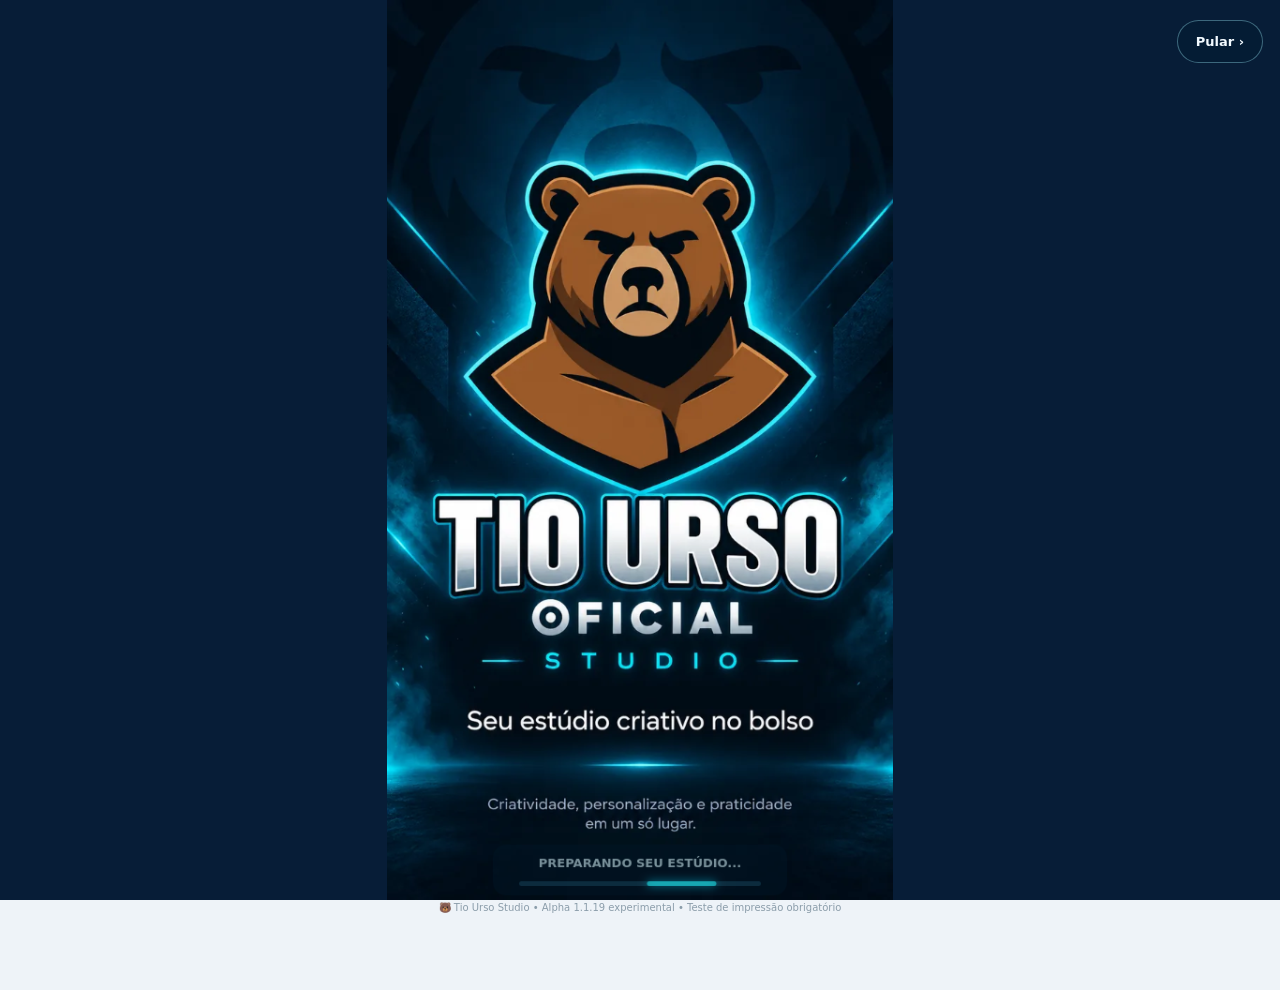
==== commit f209a956: "Add files via upload" ====
--- a/index.html
+++ b/index.html
@@ -8,17 +8,19 @@
  <meta name="apple-mobile-web-app-capable" content="yes">
  <meta name="apple-mobile-web-app-status-bar-style" content="black-translucent">
  <meta name="apple-mobile-web-app-title" content="Tio Urso">
- <link rel="manifest" href="manifest.webmanifest?v=1118">
- <link rel="apple-touch-icon" href="pwa/apple-touch-icon.png?v=1118">
- <link rel="icon" href="pwa/icon-192.png?v=1118" type="image/png" sizes="192x192">
-
- <meta name="description" content="Tio Urso Studio Alpha 1.1.18 — editor de estampas, mockups e orçamentos para personalizados.">
- <title>Tio Urso Studio · Alpha 1.1.18</title>
+ <link rel="manifest" href="./manifest.webmanifest?v=1119">
+ <link rel="apple-touch-icon" href="./apple-touch-icon.png?v=1119">
+ <link rel="icon" href="./icon-192.png?v=1119" type="image/png" sizes="192x192">
+ <link rel="icon" href="./icon-512.png?v=1119" type="image/png" sizes="512x512">
+ <link rel="shortcut icon" href="./icon-192.png?v=1119" type="image/png">
+
+ <meta name="description" content="Tio Urso Studio Alpha 1.1.19 — editor de estampas, mockups e orçamentos para personalizados.">
+ <title>Tio Urso Studio · Alpha 1.1.19</title>
  <link rel="preconnect" href="https://fonts.googleapis.com">
  <link rel="preconnect" href="https://fonts.gstatic.com" crossorigin>
  <link href="https://fonts.googleapis.com/css2?family=Anton&family=Bebas+Neue&family=Oswald:wght@700&family=Montserrat:wght@700&family=Poppins:wght@700&family=Righteous&family=Bangers&family=Lobster&family=Pacifico&family=Dancing+Script:wght@700&family=Great+Vibes&family=Permanent+Marker&family=Cinzel:wght@700&family=Playfair+Display:wght@700&family=Fredoka:wght@700&family=Satisfy&family=Kalam:wght@700&family=Abril+Fatface&family=Russo+One&family=Caveat:wght@700&family=Indie+Flower&display=swap" rel="stylesheet">
  <link rel="stylesheet" href="style.css?v=1115">
- <script src="intro-pwa.js?v=1118" defer></script>
+ <script src="intro-pwa.js?v=1119" defer></script>
  <script src="mock3d.js?v=1116" defer></script>
  <script src="tio-mp4.js?v=1180" defer></script>
  <script src="app.js?v=1115" defer></script>
@@ -39,7 +41,7 @@
  <script>setTimeout(function(){var x=document.getElementById('pwaIntro');if(x)x.remove()},8000)</script>
 
  <header class="topbar">
-   <div class="header-inner"><div class="brand-symbol" aria-hidden="true"><img src="mascote-header.png?v=1180" alt=""></div><div class="brand-name"><strong>Tio Urso <span>Studio</span></strong><small>SEU ESTÚDIO CRIATIVO NO BOLSO</small></div><span class="alpha-pill">ALPHA 1.1.18</span></div>
+   <div class="header-inner"><div class="brand-symbol" aria-hidden="true"><img src="mascote-header.png?v=1180" alt=""></div><div class="brand-name"><strong>Tio Urso <span>Studio</span></strong><small>SEU ESTÚDIO CRIATIVO NO BOLSO</small></div><span class="alpha-pill">ALPHA 1.1.19</span></div>
  </header>
  <div class="app-layout">
   <main class="shell">
@@ -223,13 +225,13 @@
        <div class="action-row"><button id="downloadPng" class="btn primary" type="button">⇩ Exportar PNG</button><button id="downloadPdf" class="btn" type="button">⇩ Exportar PDF</button></div><div class="notice"><strong>Para sublimação:</strong> espelhe apenas quando necessário e desative o espelhamento adicional no software de impressão. Esta Alpha não aplica perfil ICC e não garante as cores finais. Para imprimir no tamanho certo, desative “ajustar à página” no diálogo de impressão.</div>
      </section><button type="button" class="btn ghost full-cta" data-goto="editor">← Voltar ao editor</button>
    </section>
-   <footer>🐻 Tio Urso Studio • Alpha 1.1.18 experimental • Teste de impressão obrigatório</footer>
+   <footer>🐻 Tio Urso Studio • Alpha 1.1.19 experimental • Teste de impressão obrigatório</footer>
   </main>
  </div>
  <div class="sheet-overlay" id="fontOverlay" hidden><section class="sheet" role="dialog" aria-modal="true" aria-label="Galeria de fontes"><div class="sheet-head"><div><small>PERSONALIZE SEU TEXTO</small><h2>Escolher fonte</h2></div><button class="close-sheet" data-close-sheet type="button" aria-label="Fechar fontes">✕</button></div><input id="fontSearch" class="search-input" type="search" placeholder="Buscar fonte pelo nome…"><div class="font-categories"><button type="button" class="font-category active" data-font-category="Todas">Todas</button><button type="button" class="font-category" data-font-category="Divertidas">Divertidas</button><button type="button" class="font-category" data-font-category="Elegantes">Elegantes</button><button type="button" class="font-category" data-font-category="Manuscritas">Manuscritas</button><button type="button" class="font-category" data-font-category="Fortes">Fortes</button></div><div id="fontGallery" class="font-gallery"></div><button type="button" class="btn full-cta" id="fontImportAction">＋ Importar fonte TTF/OTF</button><p class="sheet-note">Fontes online precisam de internet ao carregar. Para uso comercial, confira a licença das fontes importadas.</p></section></div>
  <div class="sheet-overlay" id="colorOverlay" hidden>
   <section class="sheet color-sheet" role="dialog" aria-modal="true" aria-labelledby="colorModalTitle">
-    <div class="sheet-head"><div><small>ESTÚDIO DE CORES · ALPHA 1.1.18</small><h2 id="colorModalTitle">Escolher cor</h2><p class="color-subtitle" id="colorTargetLabel">Personalize qualquer tonalidade</p></div><button class="close-sheet" data-close-sheet type="button" aria-label="Fechar sem aplicar">✕</button></div>
+    <div class="sheet-head"><div><small>ESTÚDIO DE CORES · ALPHA 1.1.19</small><h2 id="colorModalTitle">Escolher cor</h2><p class="color-subtitle" id="colorTargetLabel">Personalize qualquer tonalidade</p></div><button class="close-sheet" data-close-sheet type="button" aria-label="Fechar sem aplicar">✕</button></div>
     <div class="color-studio-main">
       <div class="color-sv" id="colorSvPlane" role="group" tabindex="0" aria-label="Área de cor: deslize para os lados para mudar a saturação e para cima ou baixo para ajustar a luminosidade" aria-describedby="colorSvHint"><span id="colorSvCursor" class="color-sv-cursor" aria-hidden="true"></span></div>
       <p class="color-sv-hint" id="colorSvHint">Arraste o dedo no quadrado para ajustar o tom claro, vivo ou escuro.</p>
